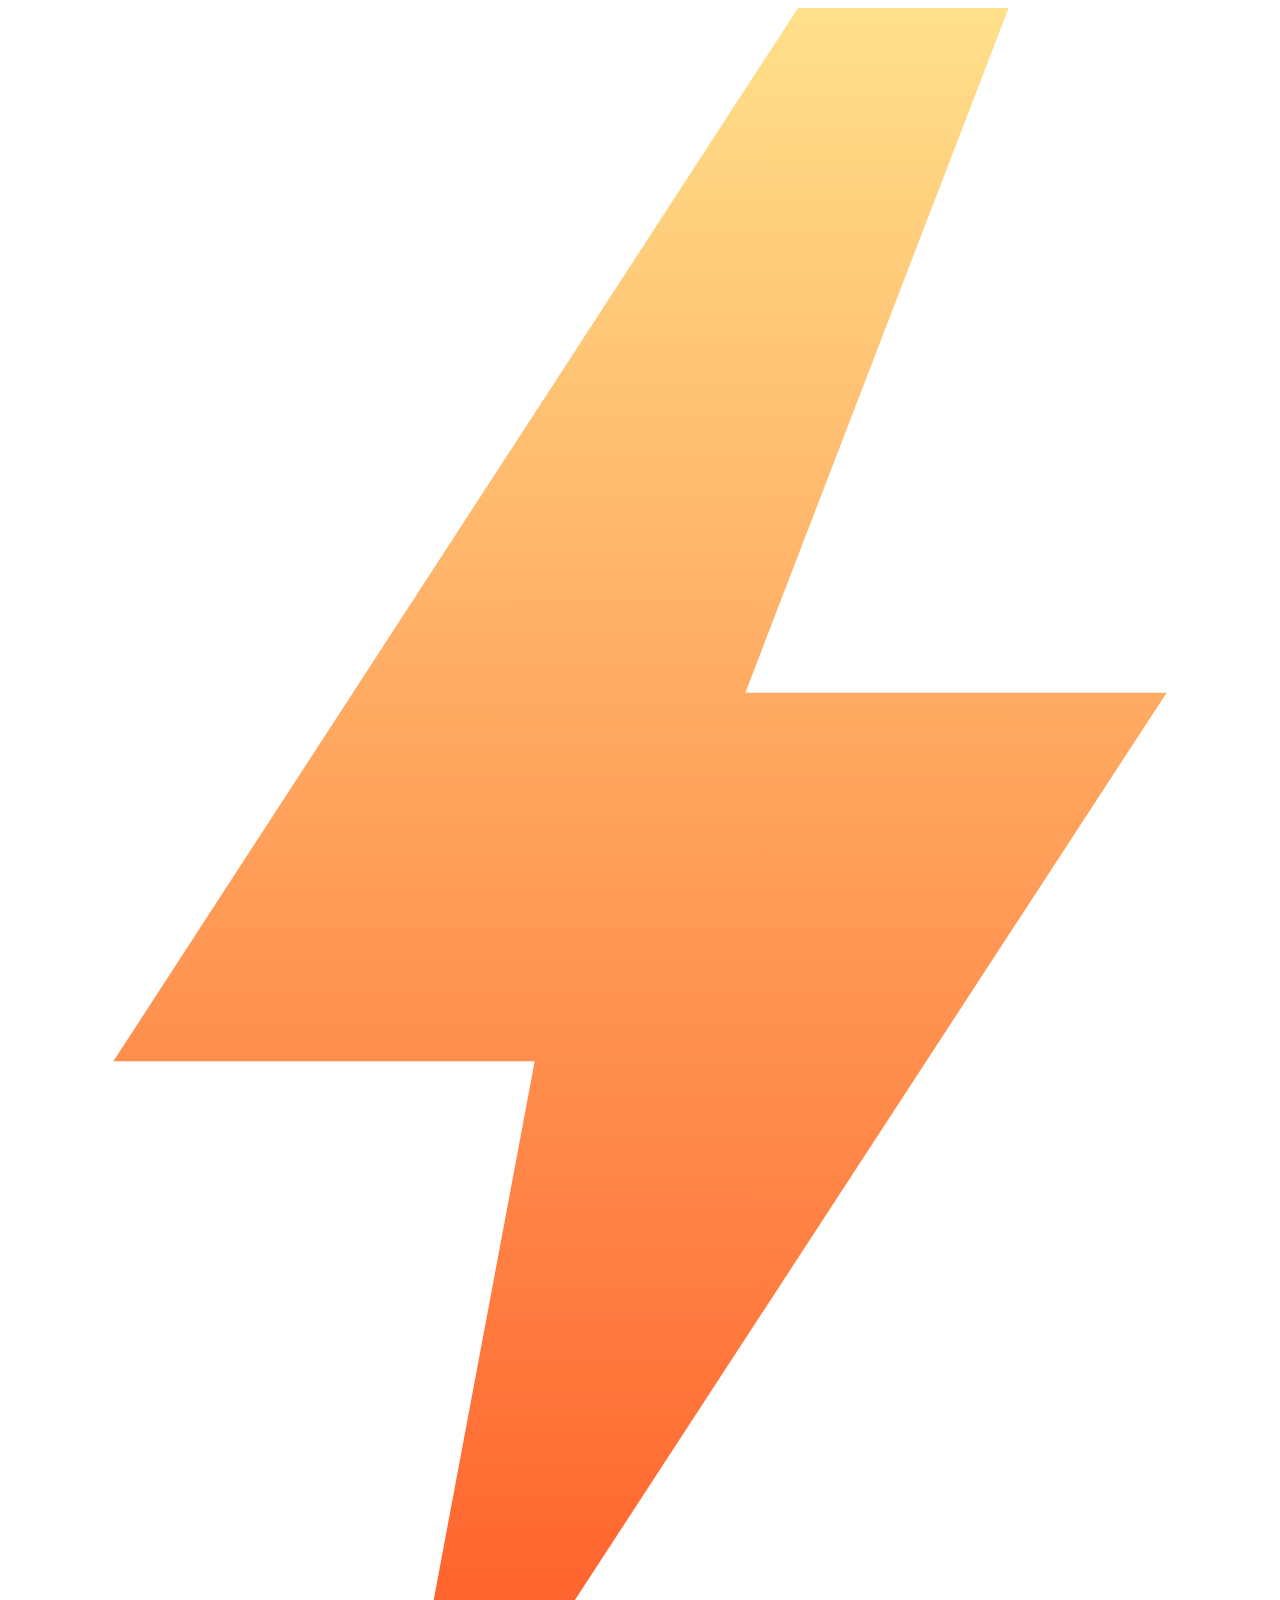
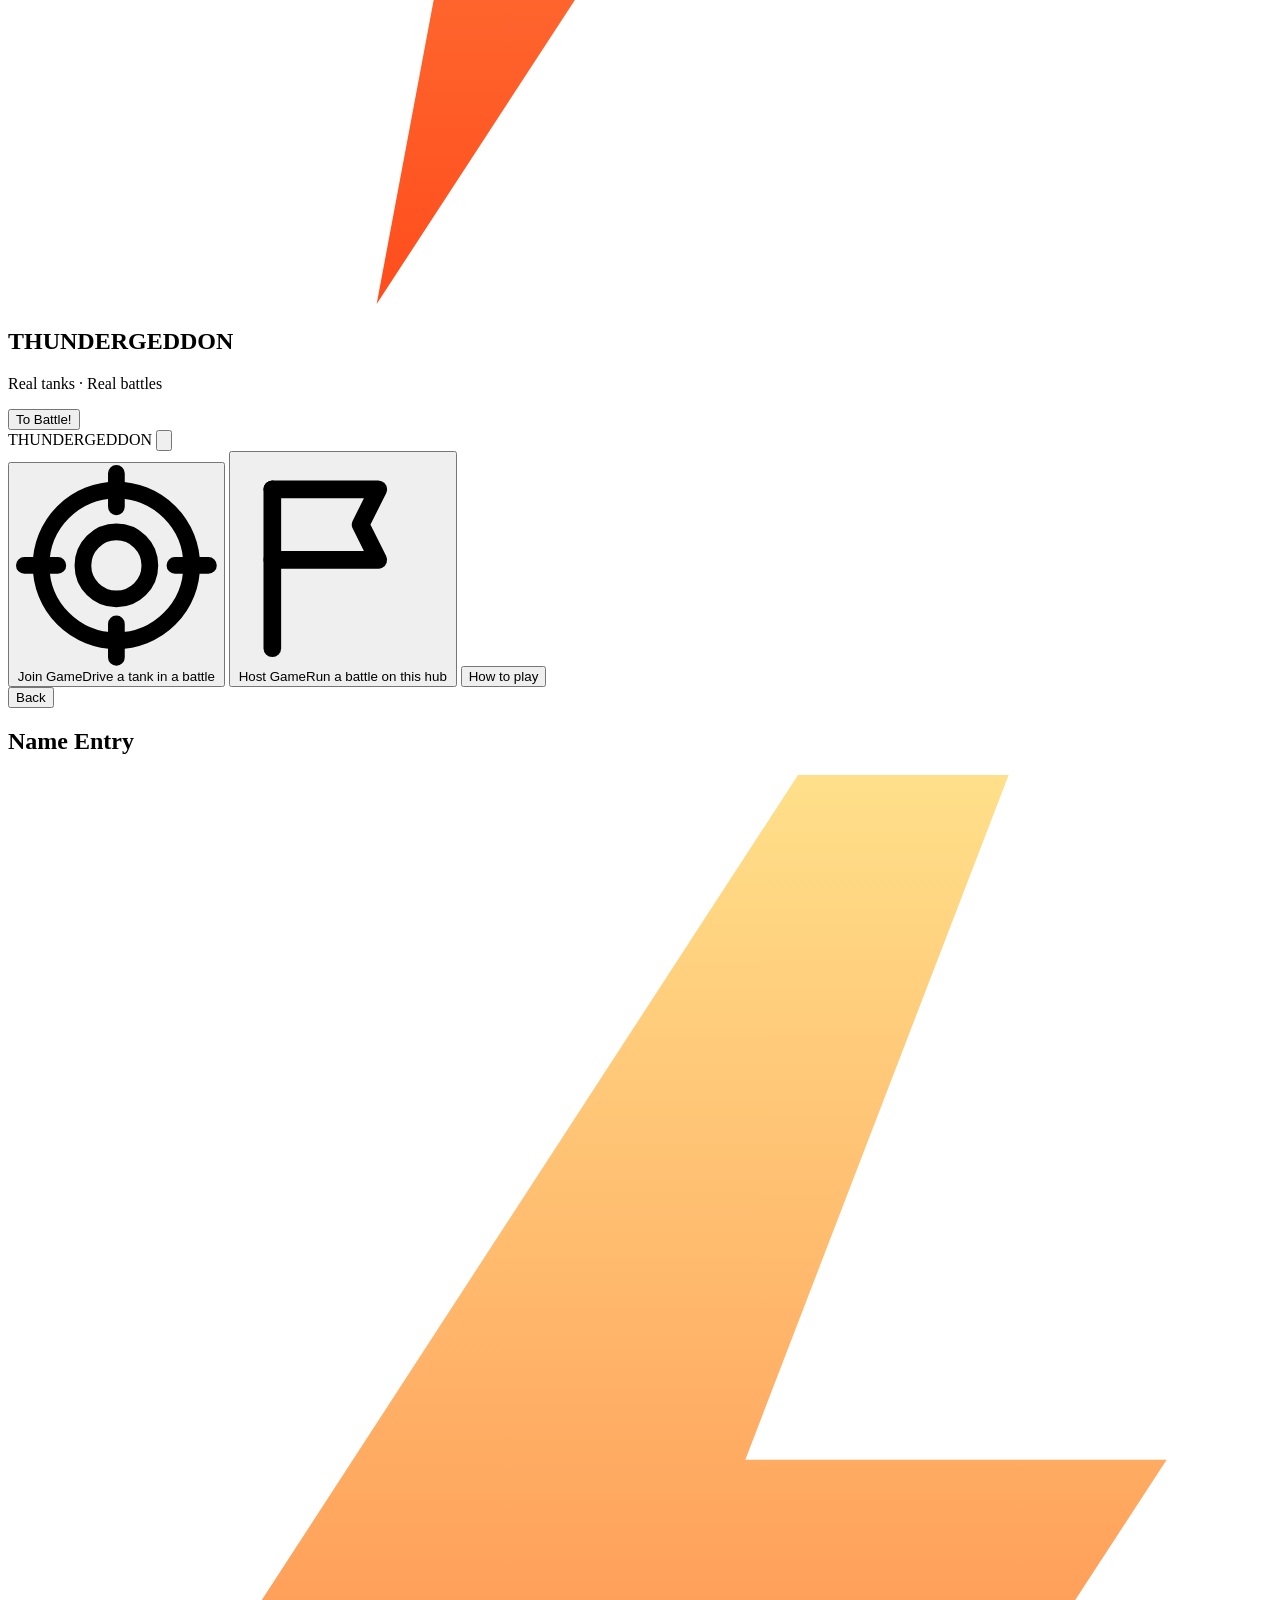
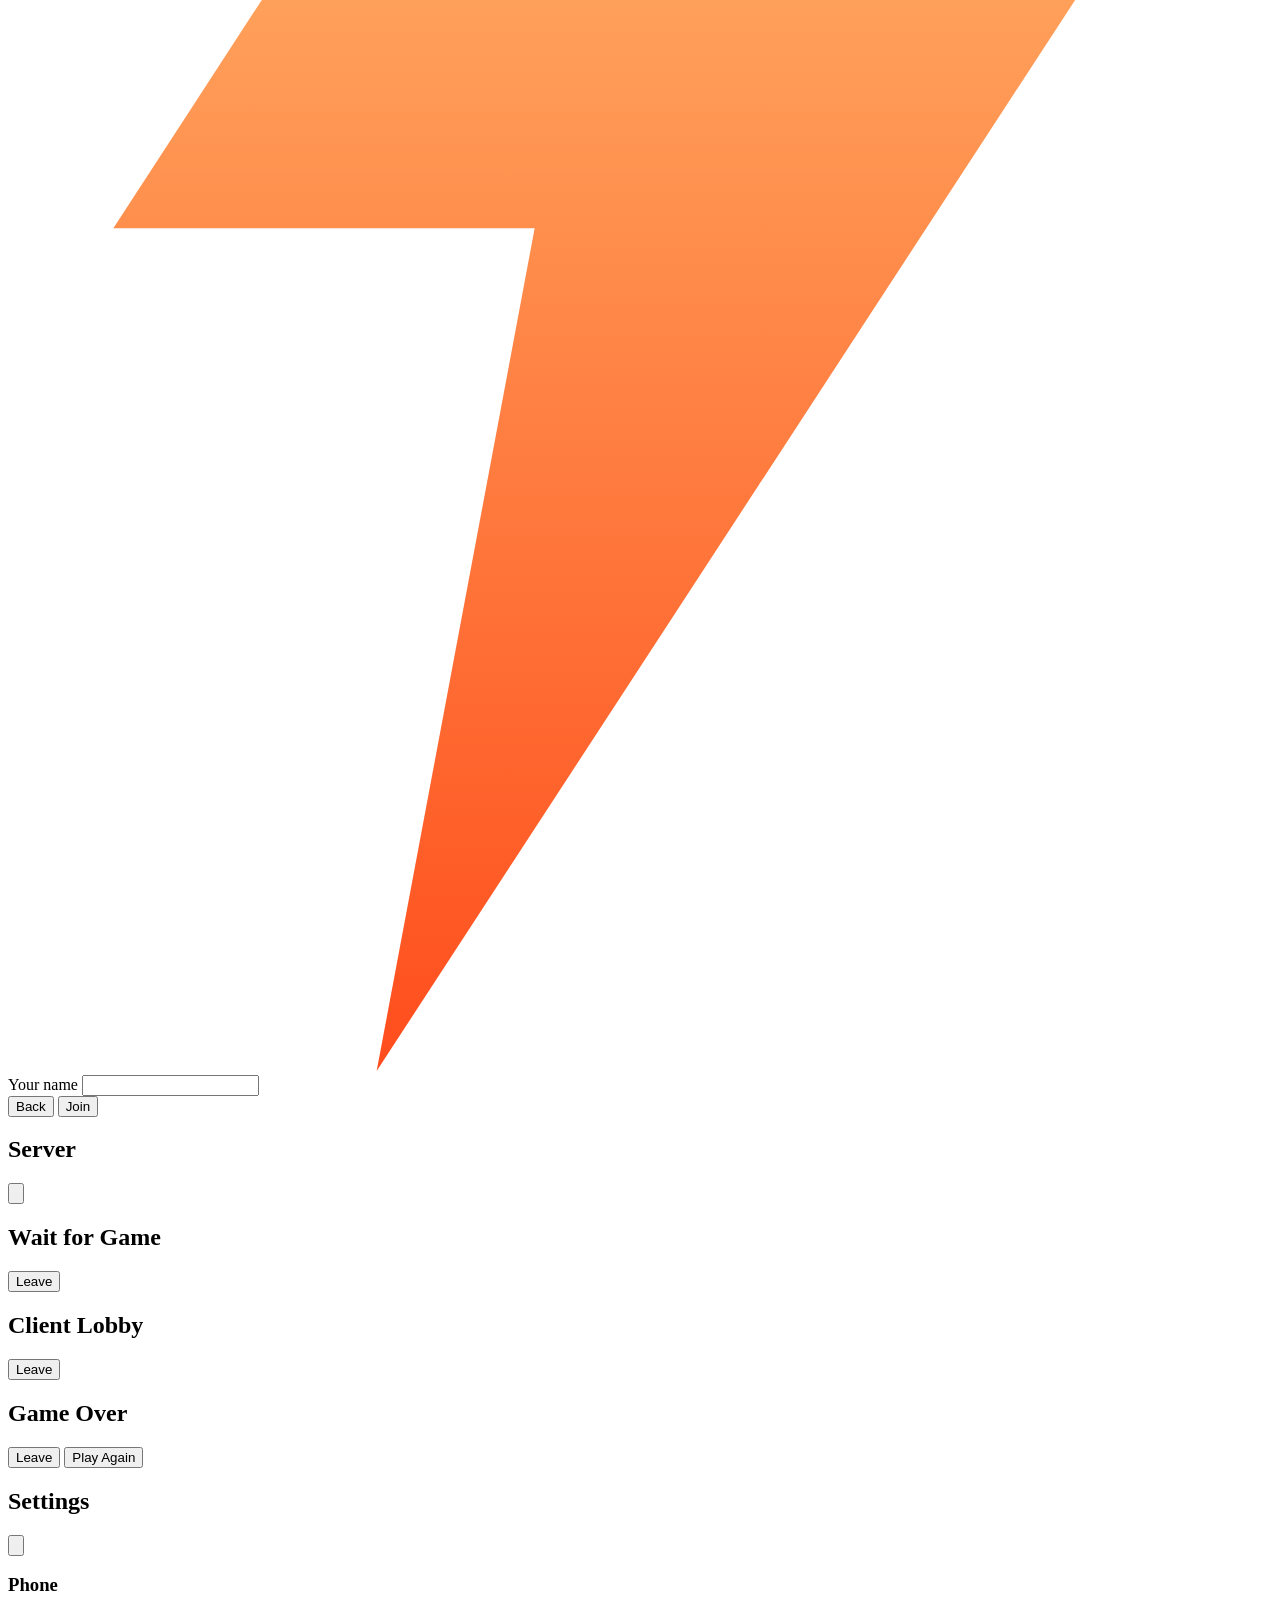
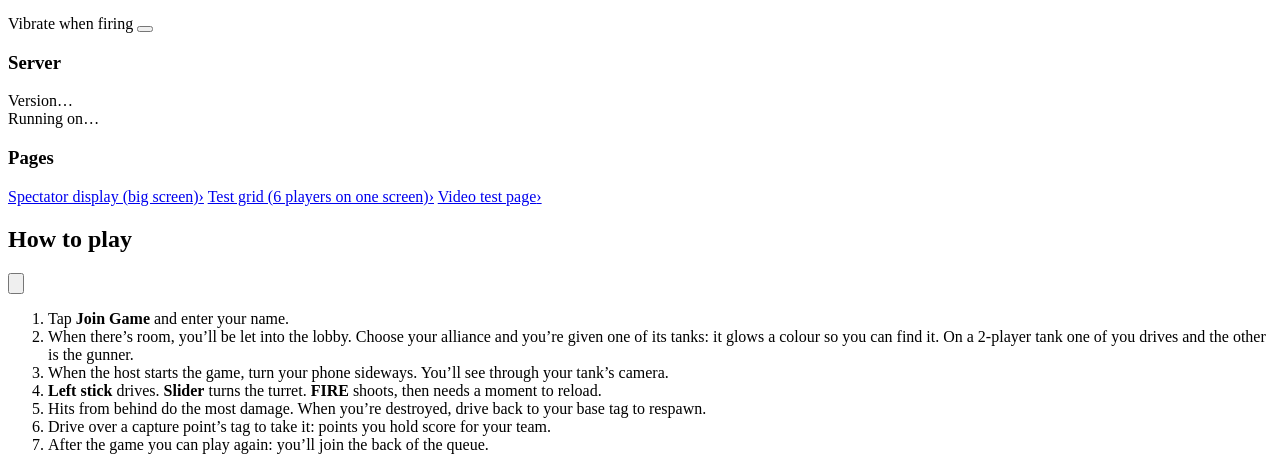
==== Server/web/index.html @ 1161a1f9 "Pages: choose an alliance, tank colour message, IR hit compass, red timer, camera setting; turret te" ====
<!DOCTYPE html>
<html lang="en">
<head>
  <meta charset="utf-8">
  <meta name="viewport" content="width=device-width, initial-scale=1, viewport-fit=cover">
  <meta name="theme-color" content="#0d0d14">
  <meta name="mobile-web-app-capable" content="yes">
  <title>Thundergeddon</title>
  <link rel="stylesheet" href="/app.css">
  <script src="/app.js" defer></script>
</head>
<body>

  <div class="conn-banner" id="conn-banner" hidden>Reconnecting to the game&hellip;</div>

  <!--
    Every screen has the same frame: a top bar, optional tabs, content that
    scrolls, and a bottom bar with Back on the left and Next / Start on the
    right.
  -->

  <!-- Title -->
  <section id="screen-title" class="screen" aria-label="Title">
    <main class="content center">
      <svg class="bolt" viewBox="0 0 24 36" aria-hidden="true">
        <defs>
          <linearGradient id="bolt-fill" x1="0" y1="0" x2="0" y2="1">
            <stop offset="0" stop-color="#ffe08a"/>
            <stop offset="1" stop-color="#ff4d1c"/>
          </linearGradient>
        </defs>
        <path d="M15 0 2 20h8l-3 16L22 13h-8l5-13z" fill="url(#bolt-fill)"/>
      </svg>
      <h1 class="wordmark">THUNDERGEDDON</h1>
      <p class="tagline">Real tanks &middot; Real battles</p>
    </main>
    <footer class="navbar">
      <span class="nav-left version" id="version-label"></span>
      <span class="nav-mid"></span>
      <button class="nav-btn next pulse" type="button" data-action="to-menu">To Battle!</button>
    </footer>
  </section>

  <!-- Menu -->
  <section id="screen-menu" class="screen" aria-label="Main menu">
    <header class="appbar">
      <span class="wordmark wordmark-small" aria-hidden="true">THUNDERGEDDON</span>
      <button class="icon-btn" type="button" data-action="open-settings" aria-label="Settings">
        <svg viewBox="0 0 24 24" fill="none" stroke="currentColor" stroke-width="2" stroke-linecap="round" stroke-linejoin="round" aria-hidden="true">
          <circle cx="12" cy="12" r="3"/>
          <path d="M19.4 15a1.65 1.65 0 0 0 .33 1.82l.06.06a2 2 0 1 1-2.83 2.83l-.06-.06a1.65 1.65 0 0 0-1.82-.33 1.65 1.65 0 0 0-1 1.51V21a2 2 0 1 1-4 0v-.09A1.65 1.65 0 0 0 9 19.4a1.65 1.65 0 0 0-1.82.33l-.06.06a2 2 0 1 1-2.83-2.83l.06-.06A1.65 1.65 0 0 0 4.68 15a1.65 1.65 0 0 0-1.51-1H3a2 2 0 1 1 0-4h.09A1.65 1.65 0 0 0 4.6 9a1.65 1.65 0 0 0-.33-1.82l-.06-.06a2 2 0 1 1 2.83-2.83l.06.06A1.65 1.65 0 0 0 9 4.68a1.65 1.65 0 0 0 1-1.51V3a2 2 0 1 1 4 0v.09a1.65 1.65 0 0 0 1 1.51 1.65 1.65 0 0 0 1.82-.33l.06-.06a2 2 0 1 1 2.83 2.83l-.06.06A1.65 1.65 0 0 0 19.4 9a1.65 1.65 0 0 0 1.51 1H21a2 2 0 1 1 0 4h-.09a1.65 1.65 0 0 0-1.51 1z"/>
        </svg>
      </button>
    </header>
    <main class="content center">
      <div class="menu-buttons">
        <button class="menu-btn primary" type="button" data-action="to-join">
          <svg viewBox="0 0 24 24" fill="none" stroke="currentColor" stroke-width="2" stroke-linecap="round" stroke-linejoin="round" aria-hidden="true">
            <circle cx="12" cy="12" r="9"/><circle cx="12" cy="12" r="4"/>
            <path d="M12 1v4M12 19v4M1 12h4M19 12h4"/>
          </svg>
          <span><span class="label">Join Game</span><span class="sub">Drive a tank in a battle</span></span>
        </button>
        <button class="menu-btn secondary" type="button" data-action="to-host-login" id="btn-host">
          <svg viewBox="0 0 24 24" fill="none" stroke="currentColor" stroke-width="2" stroke-linecap="round" stroke-linejoin="round" aria-hidden="true">
            <path d="M4 22V4"/><path d="M4 4h12l-2 4 2 4H4"/>
          </svg>
          <span><span class="label" id="host-label">Host Game</span><span class="sub" id="host-sub">Run a battle on this hub</span></span>
        </button>
        <button class="link-btn" type="button" data-action="open-howto">How to play</button>
      </div>
    </main>
    <footer class="navbar">
      <button class="nav-btn back" type="button" data-action="to-title">Back</button>
      <span class="nav-mid"></span>
      <span class="nav-right"></span>
    </footer>
  </section>

  <!-- Join -->
  <section id="screen-join" class="screen" aria-label="Join game">
    <header class="appbar"><h2>Name Entry</h2></header>
    <main class="content center">
      <form class="form" id="form-join" autocomplete="off">
        <svg class="bolt" viewBox="0 0 24 36" aria-hidden="true"><path d="M15 0 2 20h8l-3 16L22 13h-8l5-13z" fill="url(#bolt-fill)"/></svg>
        <label class="field">Your name
          <input type="text" id="join-name" maxlength="16" autocomplete="nickname" required>
        </label>
        <label class="field" id="join-password-field" hidden>Game password
          <input type="password" id="join-password" autocomplete="off">
        </label>
      </form>
    </main>
    <footer class="navbar">
      <button class="nav-btn back" type="button" data-action="to-menu" id="join-back">Back</button>
      <span class="nav-mid"></span>
      <button class="nav-btn next" type="submit" form="form-join">Join</button>
    </footer>
  </section>

  <!-- Screens drawn from the game state: host console, waiting, lobby,
       results. app.js fills in each part. -->
  <section id="screen-host" class="screen" aria-label="Host">
    <header class="appbar">
      <h2 id="host-title">Server</h2>
      <span class="appbar-right"><span class="appbar-info" id="host-info"></span>
        <button class="icon-btn small" type="button" data-action="host-config" id="host-config-btn" aria-label="Server Config" title="Server Config">
          <svg viewBox="0 0 24 24" fill="none" stroke="currentColor" stroke-width="2" stroke-linecap="round" stroke-linejoin="round" aria-hidden="true">
            <path d="M4 21v-7M4 10V3M12 21v-9M12 8V3M20 21v-5M20 12V3M1 14h6M9 8h6M17 16h6"/>
          </svg>
        </button></span>
    </header>
    <nav class="tabs" id="host-tabs" role="tablist"></nav>
    <main class="content" id="host-body"></main>
    <footer class="navbar" id="host-nav"></footer>
  </section>

  <section id="screen-wait" class="screen" aria-label="Waiting">
    <header class="appbar"><h2 id="wait-title">Wait for Game</h2></header>
    <main class="content center" id="wait-body"></main>
    <footer class="navbar">
      <button class="nav-btn back" type="button" data-action="leave">Leave</button>
      <span class="nav-mid" id="wait-mid"></span>
      <span class="nav-right"></span>
    </footer>
  </section>

  <section id="screen-lobby" class="screen" aria-label="Lobby">
    <header class="appbar"><h2>Client Lobby</h2><span class="appbar-info" id="lobby-info"></span></header>
    <nav class="tabs" id="lobby-tabs" role="tablist"></nav>
    <main class="content" id="lobby-body"></main>
    <footer class="navbar">
      <button class="nav-btn back" type="button" data-action="leave">Leave</button>
      <span class="nav-mid" id="lobby-mid"></span>
      <span class="nav-right"></span>
    </footer>
  </section>

  <section id="screen-results" class="screen" aria-label="Game over">
    <header class="appbar"><h2>Game Over</h2></header>
    <nav class="tabs" id="results-tabs" role="tablist"></nav>
    <main class="content" id="results-body"></main>
    <footer class="navbar">
      <button class="nav-btn back" type="button" data-action="leave">Leave</button>
      <span class="nav-mid"></span>
      <button class="nav-btn next" type="button" data-action="play-again">Play Again</button>
    </footer>
  </section>

  <!-- Settings sheet -->
  <div class="backdrop" id="backdrop" data-action="close-sheet"></div>
  <aside class="sheet" id="sheet-settings" role="dialog" aria-modal="true" aria-labelledby="settings-title">
    <div class="sheet-head">
      <h2 id="settings-title">Settings</h2>
      <button class="icon-btn" type="button" data-action="close-sheet" aria-label="Close">
        <svg viewBox="0 0 24 24" fill="none" stroke="currentColor" stroke-width="2.5" stroke-linecap="round" aria-hidden="true"><path d="M6 6l12 12M18 6 6 18"/></svg>
      </button>
    </div>
    <h3>Phone</h3>
    <div class="srow">
      <span id="lbl-vibrate">Vibrate when firing</span>
      <button class="toggle" type="button" role="switch" aria-checked="true" aria-labelledby="lbl-vibrate" data-setting="vibrate"></button>
    </div>
    <h3>Server</h3>
    <div class="srow"><span>Version</span><span class="value" id="info-version">&hellip;</span></div>
    <div class="srow"><span>Running on</span><span class="value" id="info-platform">&hellip;</span></div>
    <h3>Pages</h3>
    <a class="srow" href="/display.html"><span>Spectator display (big screen)</span><span class="value">&rsaquo;</span></a>
    <a class="srow" href="/test-grid.html"><span>Test grid (6 players on one screen)</span><span class="value">&rsaquo;</span></a>
    <a class="srow" href="/streams.html"><span>Video test page</span><span class="value">&rsaquo;</span></a>
  </aside>

  <!-- How to play sheet -->
  <aside class="sheet" id="sheet-howto" role="dialog" aria-modal="true" aria-labelledby="howto-title">
    <div class="sheet-head">
      <h2 id="howto-title">How to play</h2>
      <button class="icon-btn" type="button" data-action="close-sheet" aria-label="Close">
        <svg viewBox="0 0 24 24" fill="none" stroke="currentColor" stroke-width="2.5" stroke-linecap="round" aria-hidden="true"><path d="M6 6l12 12M18 6 6 18"/></svg>
      </button>
    </div>
    <ol>
      <li>Tap <b>Join Game</b> and enter your name.</li>
      <li>When there&rsquo;s room, you&rsquo;ll be let into the lobby. Choose your alliance and you&rsquo;re given one of its tanks: it glows a colour so you can find it. On a 2-player tank one of you drives and the other is the gunner.</li>
      <li>When the host starts the game, turn your phone sideways. You&rsquo;ll see through your tank&rsquo;s camera.</li>
      <li><b>Left stick</b> drives. <b>Slider</b> turns the turret. <b>FIRE</b> shoots, then needs a moment to reload.</li>
      <li>Hits from behind do the most damage. When you&rsquo;re destroyed, drive back to your base tag to respawn.</li>
      <li>Drive over a capture point&rsquo;s tag to take it: points you hold score for your team.</li>
      <li>After the game you can play again: you&rsquo;ll join the back of the queue.</li>
    </ol>
  </aside>

  <div class="toast" id="toast" role="status" aria-live="polite"></div>
</body>
</html>
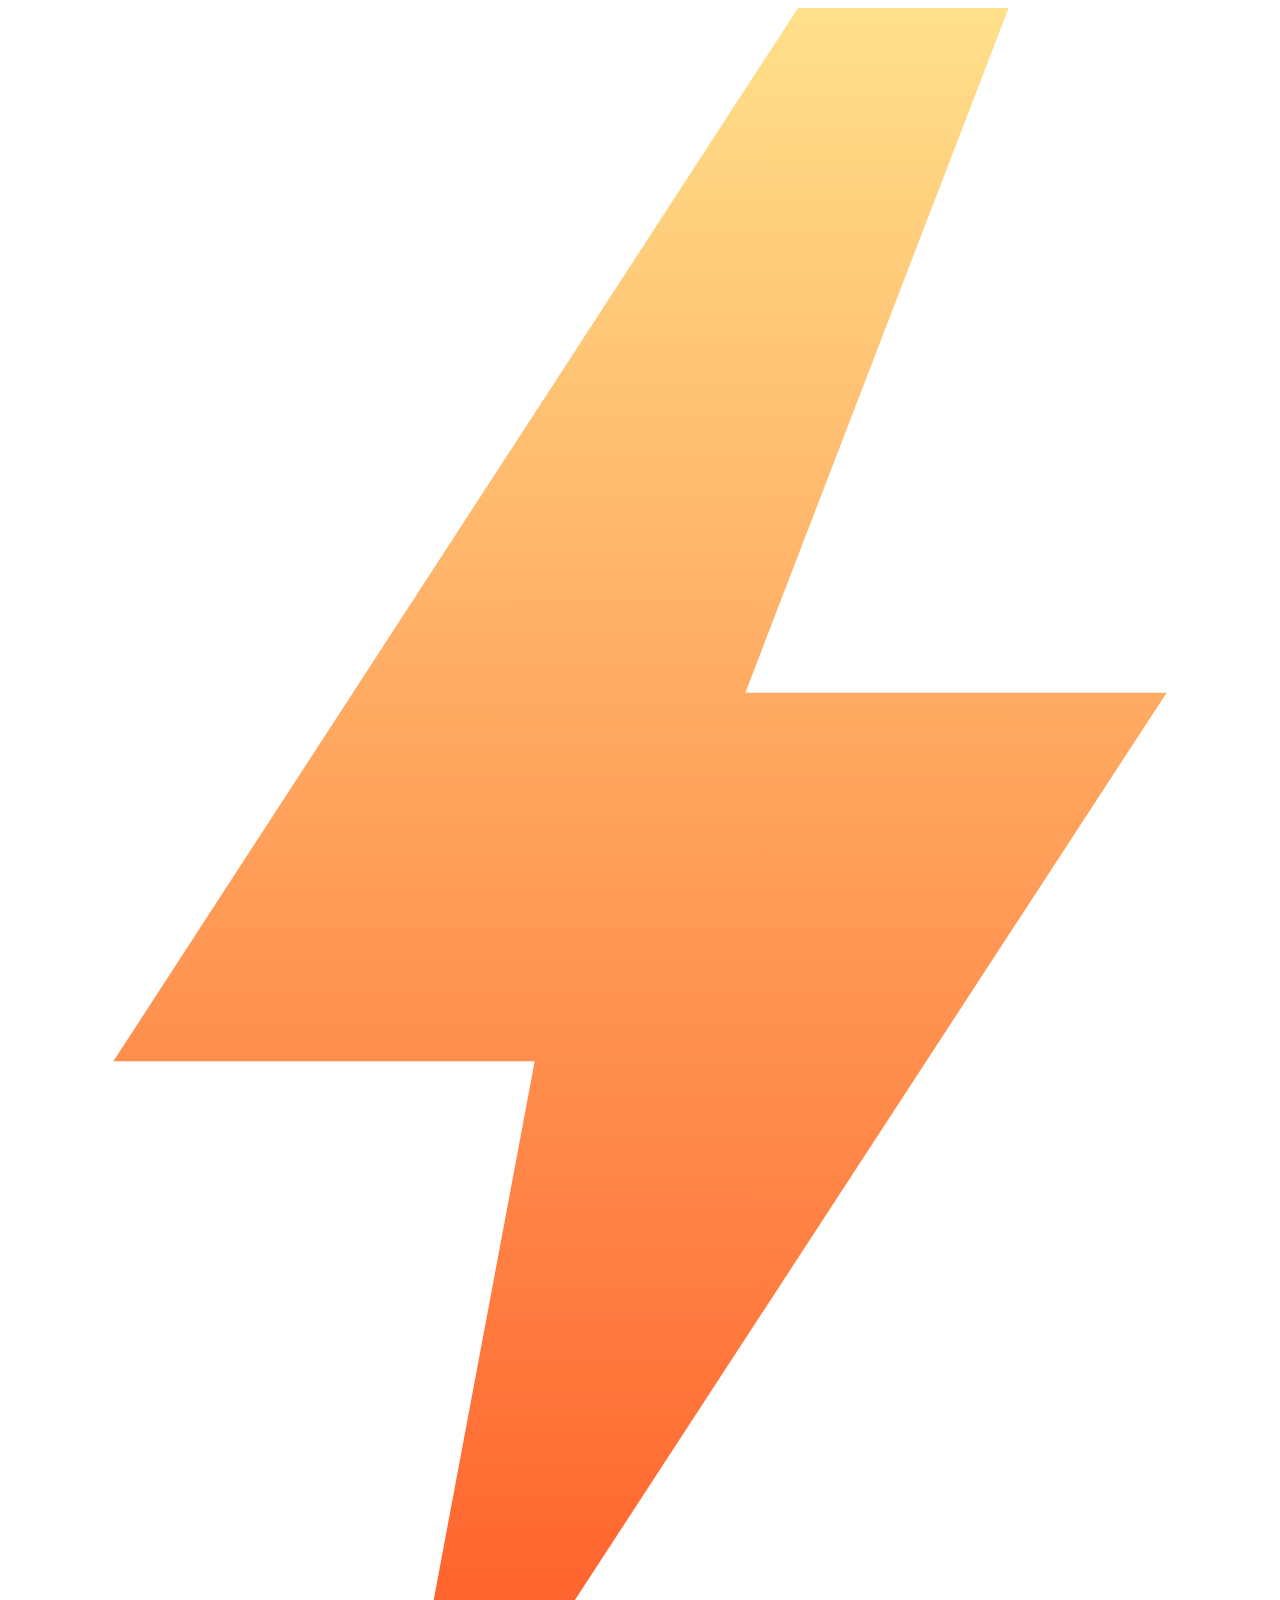
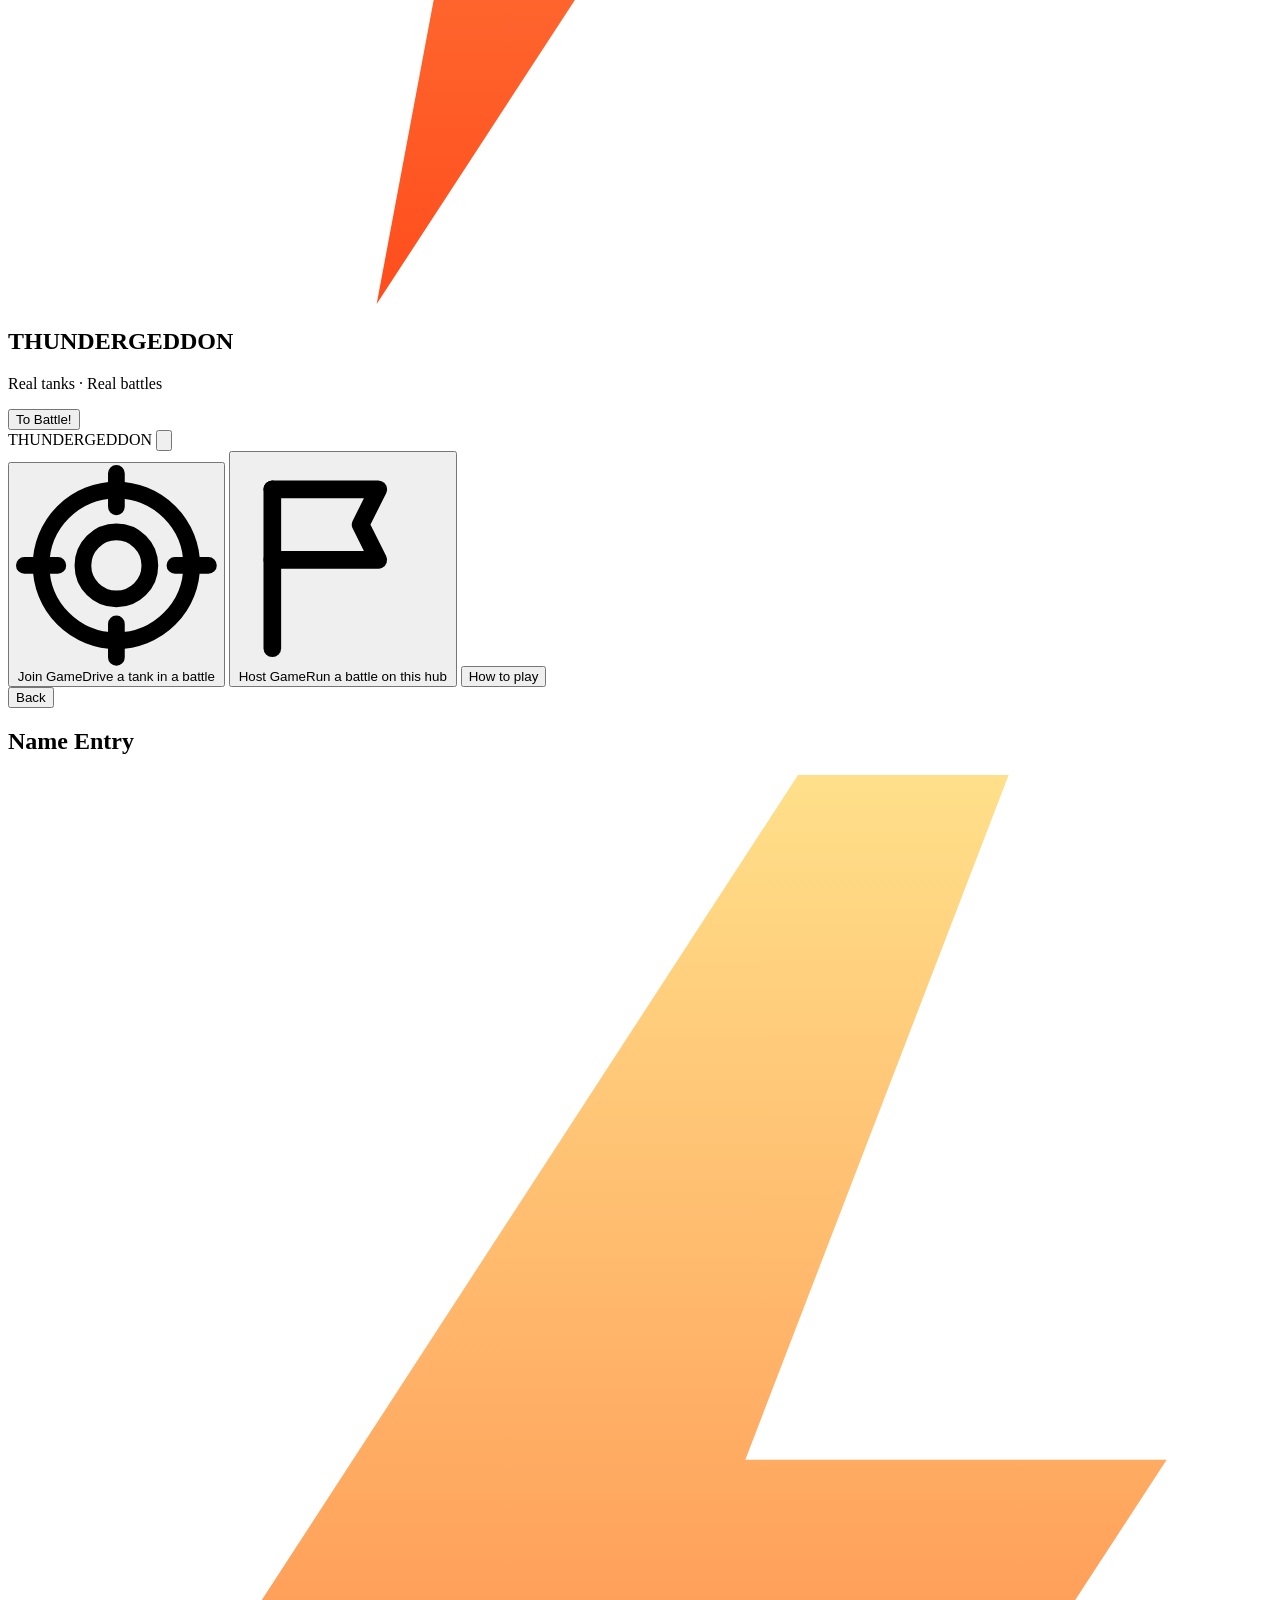
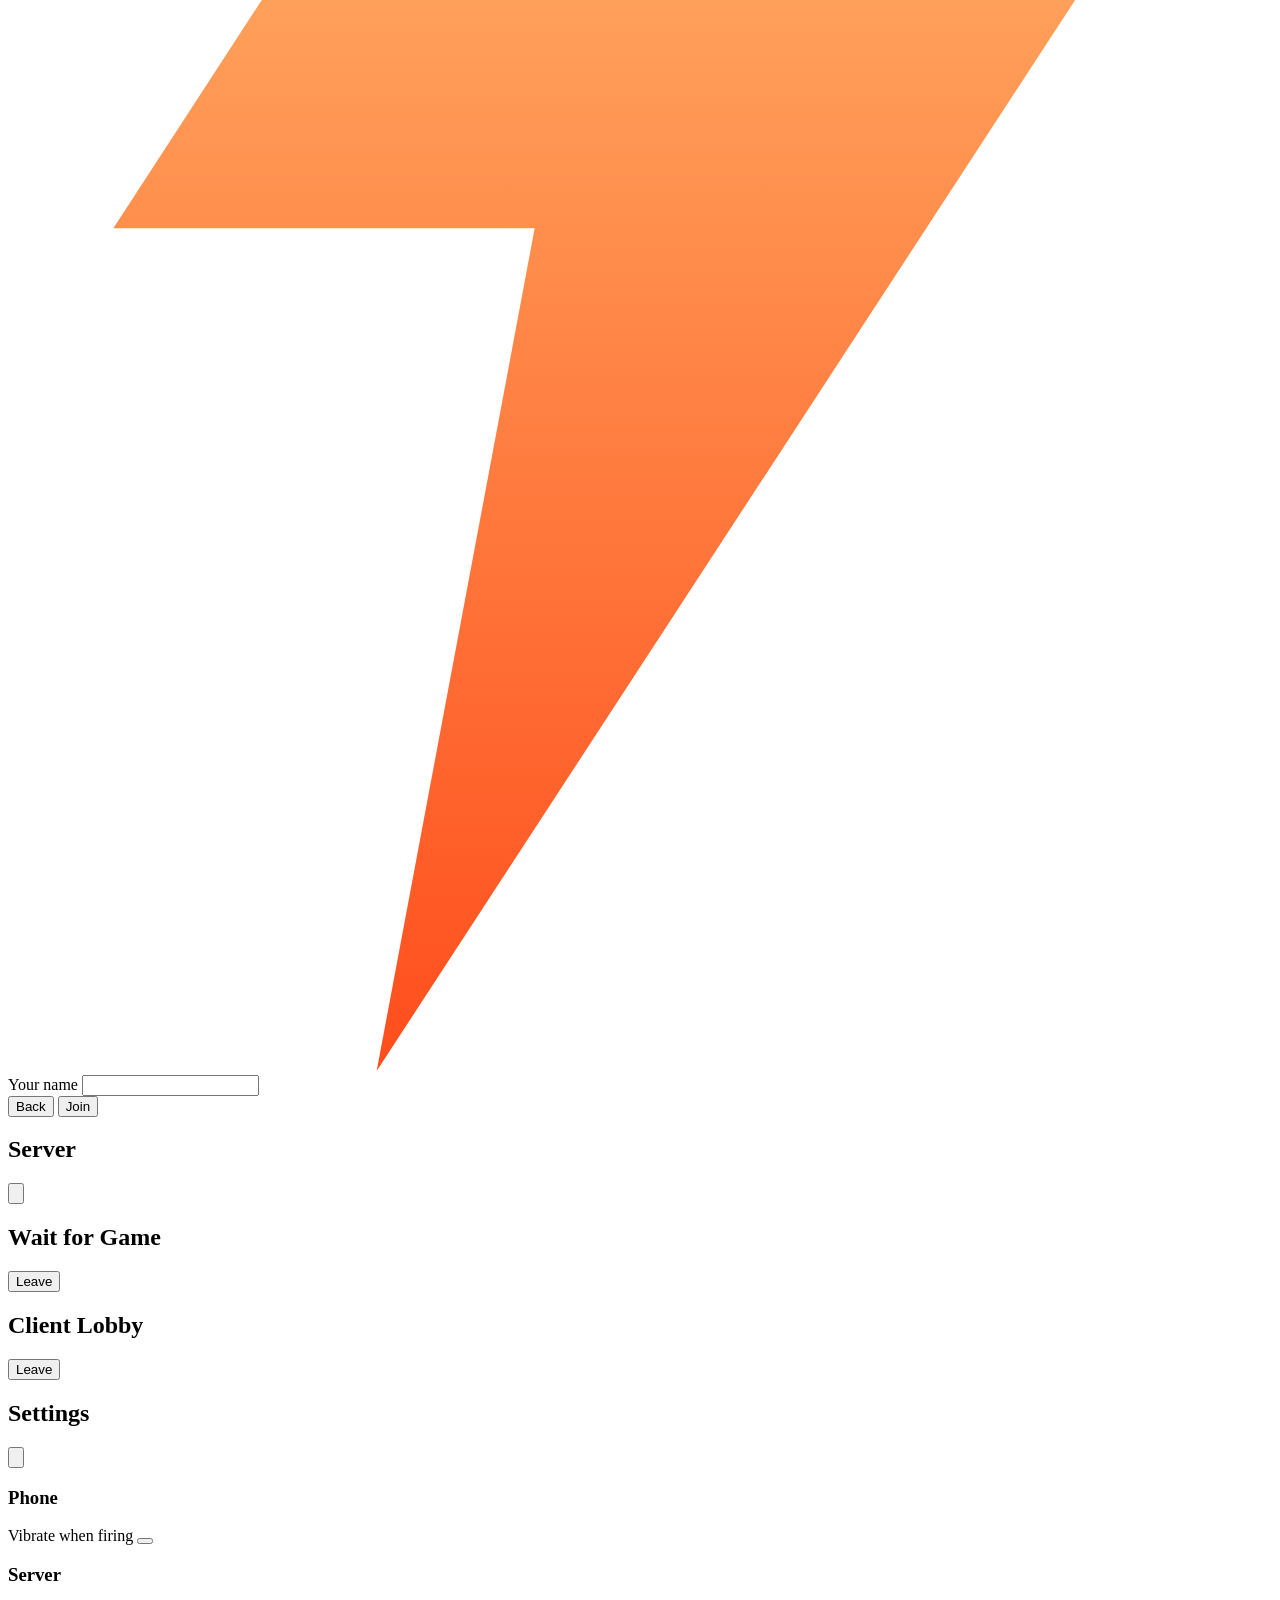
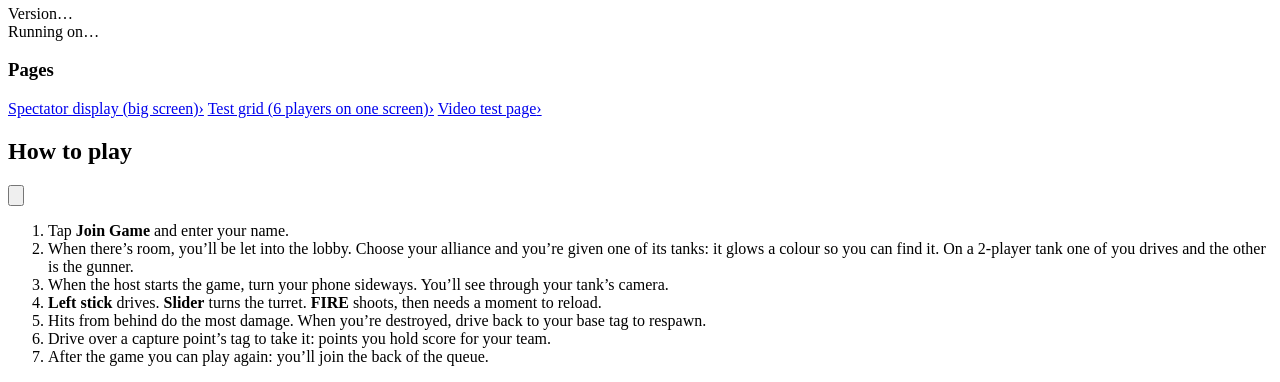
==== commit 4313c5d6: "After a game: Play Again on the stats, smoother victory screen - Match Stats (play.html) now ends wi" ====
--- a/Server/web/index.html
+++ b/Server/web/index.html
@@ -136,17 +136,6 @@
     </footer>
   </section>
 
-  <section id="screen-results" class="screen" aria-label="Game over">
-    <header class="appbar"><h2>Game Over</h2></header>
-    <nav class="tabs" id="results-tabs" role="tablist"></nav>
-    <main class="content" id="results-body"></main>
-    <footer class="navbar">
-      <button class="nav-btn back" type="button" data-action="leave">Leave</button>
-      <span class="nav-mid"></span>
-      <button class="nav-btn next" type="button" data-action="play-again">Play Again</button>
-    </footer>
-  </section>
-
   <!-- Settings sheet -->
   <div class="backdrop" id="backdrop" data-action="close-sheet"></div>
   <aside class="sheet" id="sheet-settings" role="dialog" aria-modal="true" aria-labelledby="settings-title">
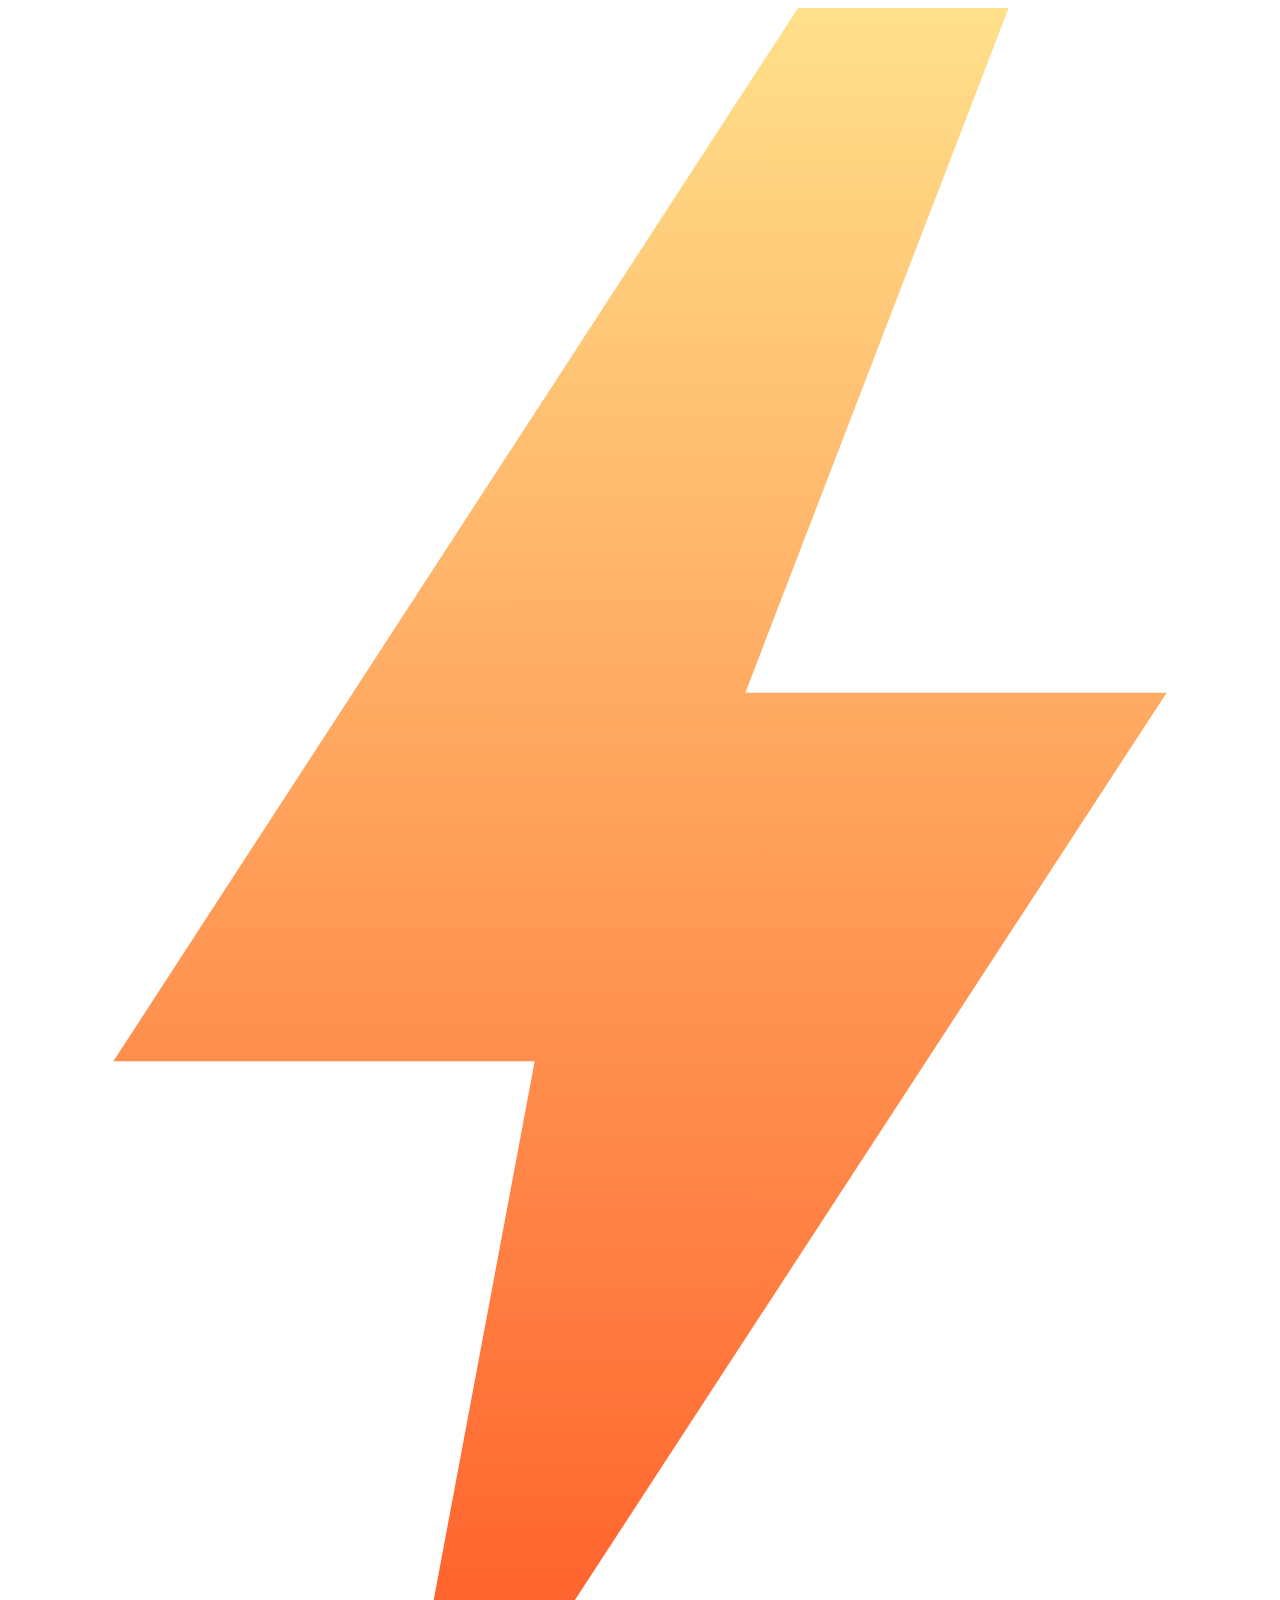
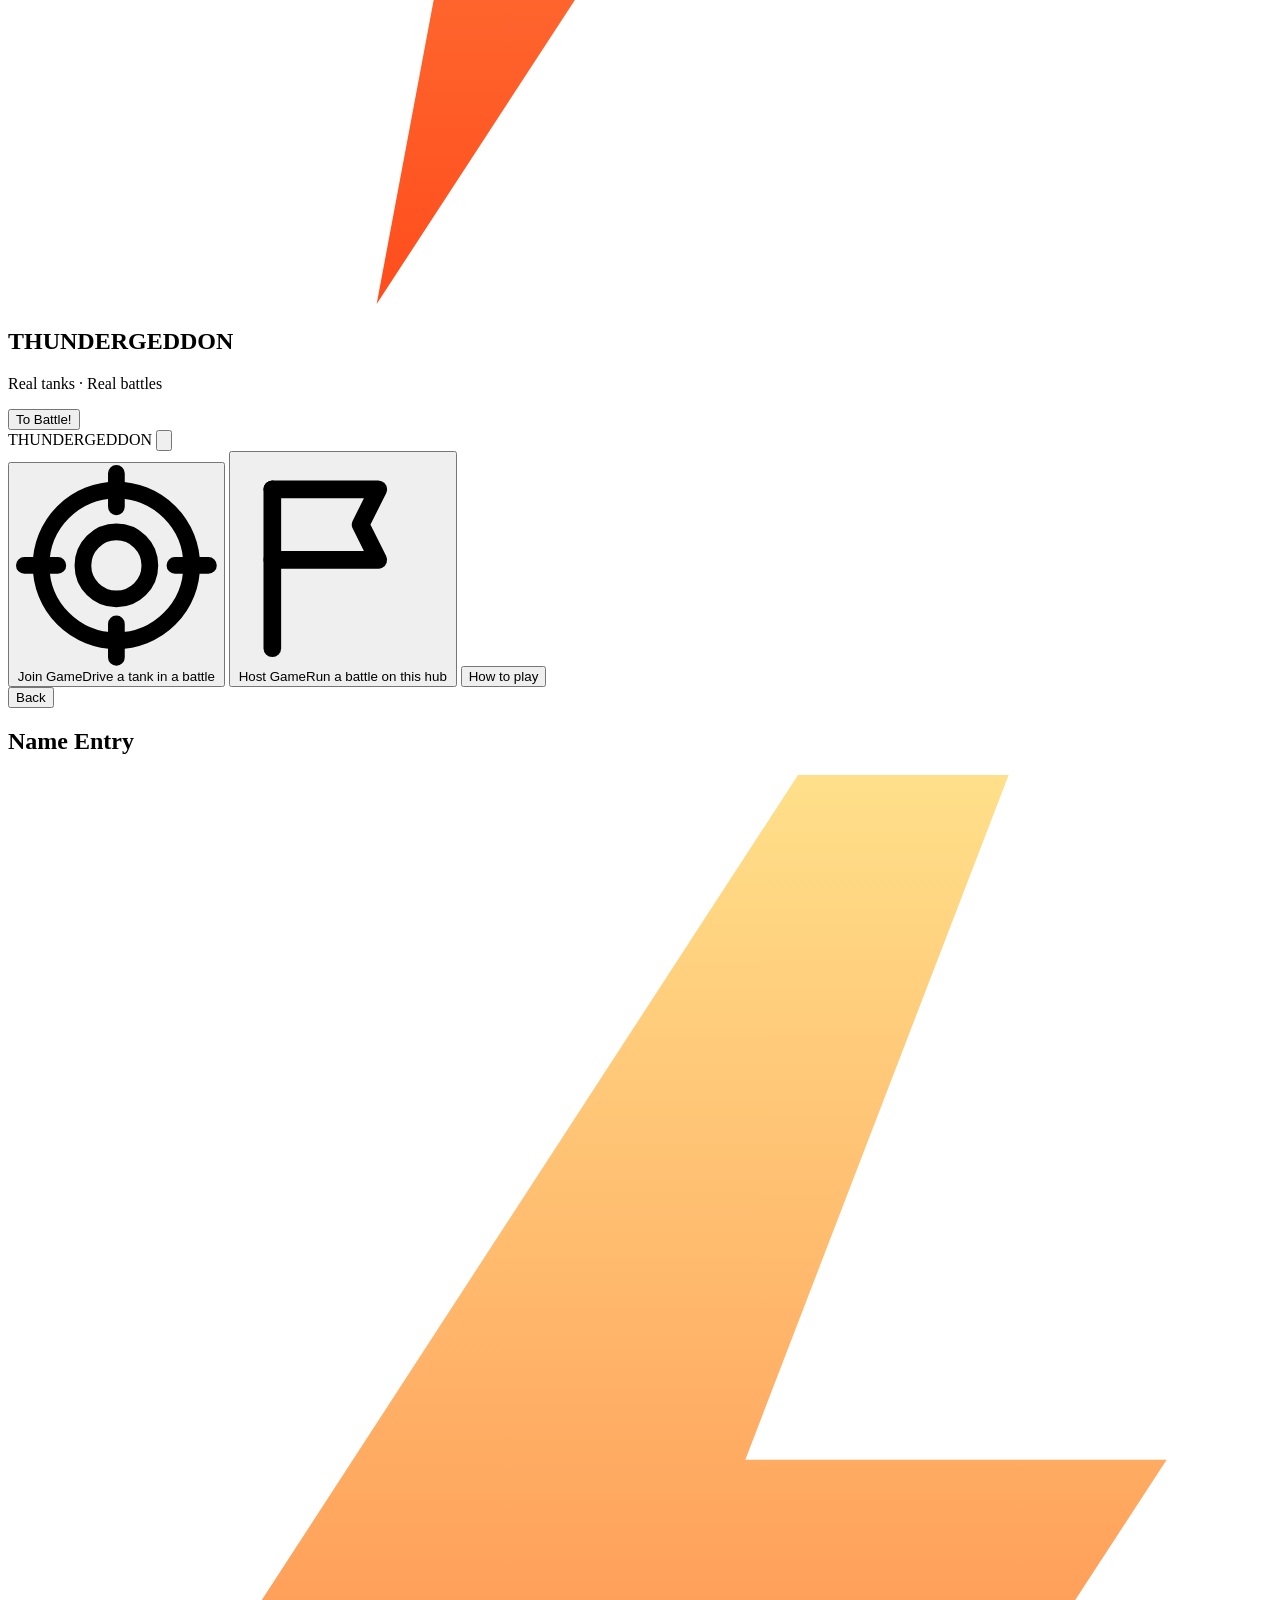
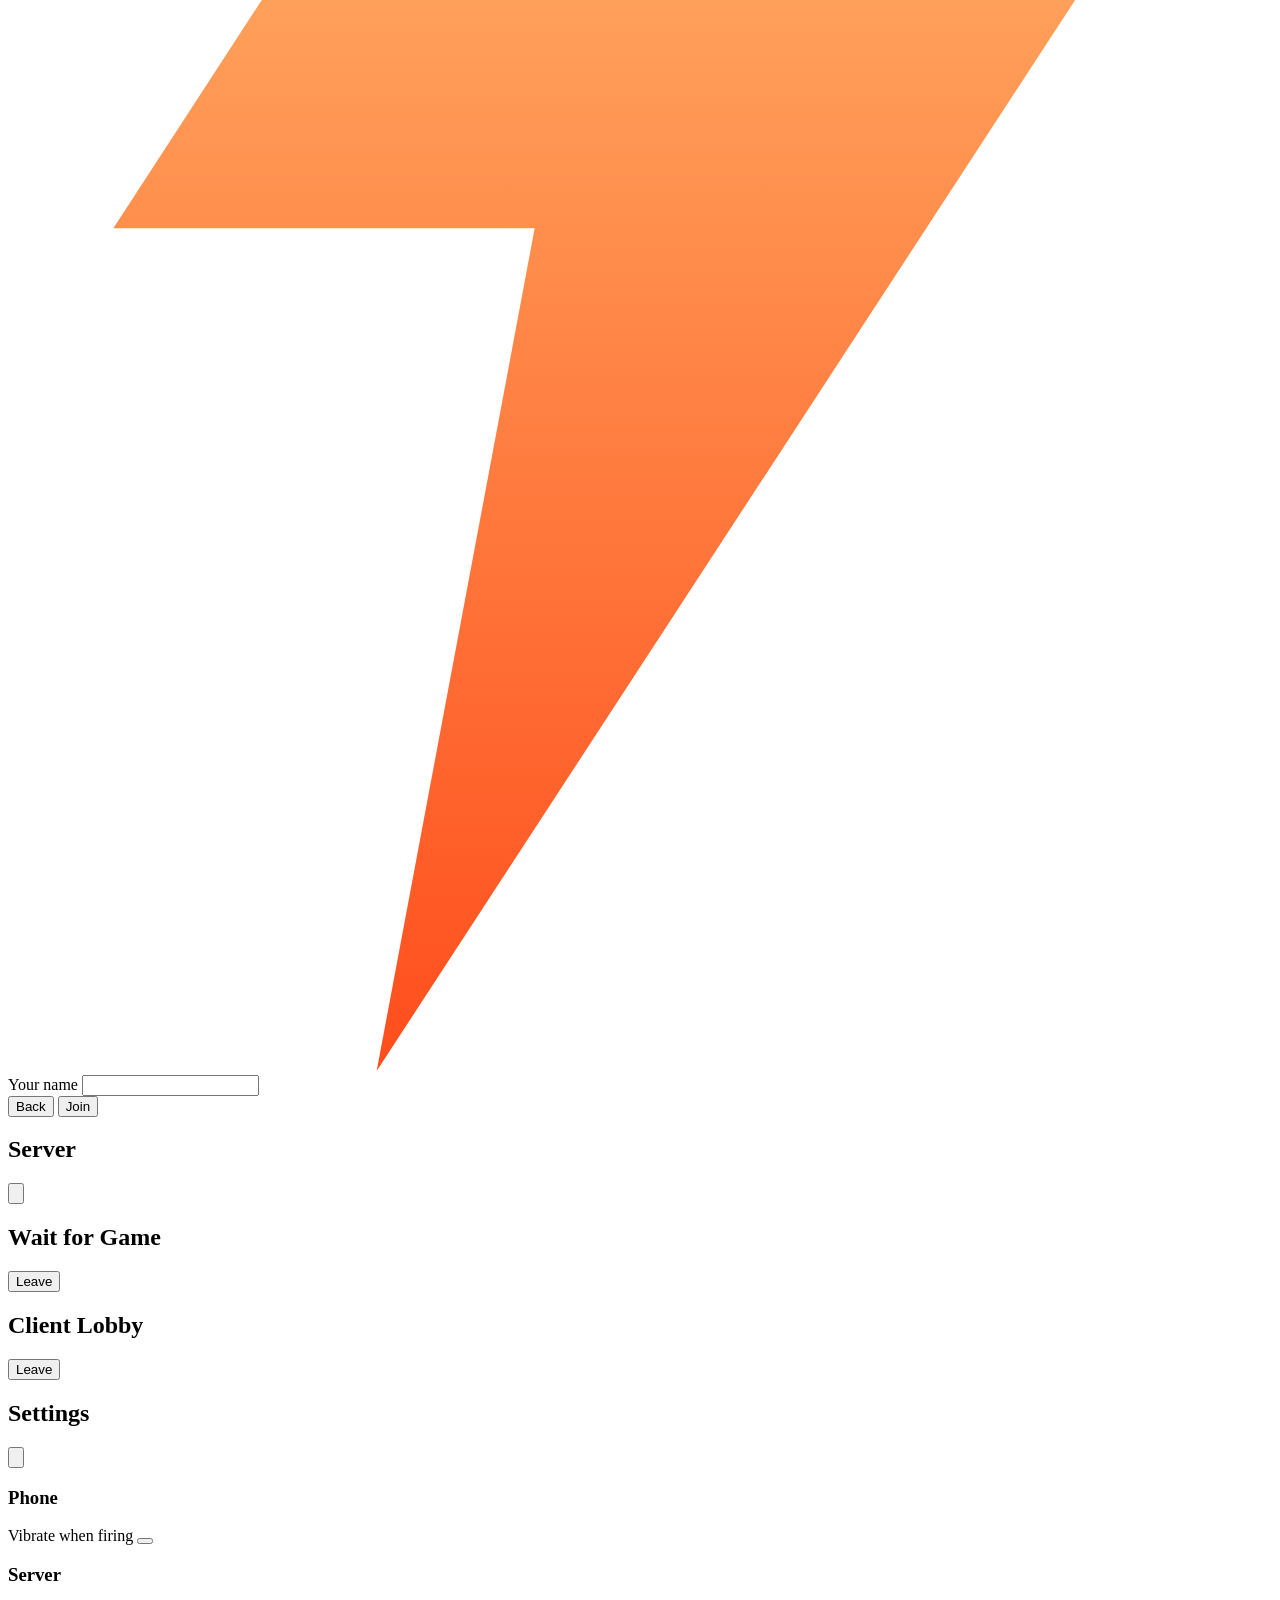
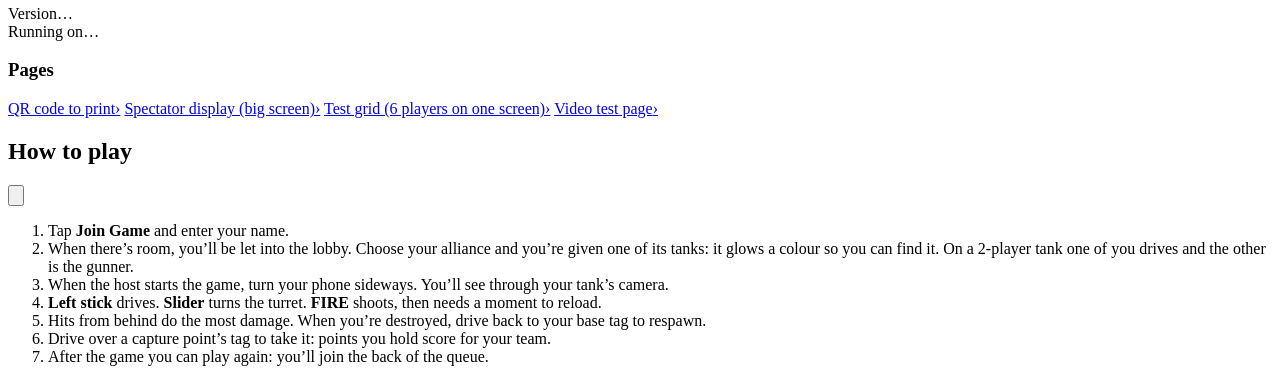
==== commit 4e46d48d: "Merge: QR code page to print" ====
--- a/Server/web/index.html
+++ b/Server/web/index.html
@@ -110,6 +110,7 @@
           </svg>
         </button></span>
     </header>
+    <div class="battle-banner" id="host-banner" hidden>Battle in progress</div>
     <nav class="tabs" id="host-tabs" role="tablist"></nav>
     <main class="content" id="host-body"></main>
     <footer class="navbar" id="host-nav"></footer>
@@ -154,6 +155,7 @@
     <div class="srow"><span>Version</span><span class="value" id="info-version">&hellip;</span></div>
     <div class="srow"><span>Running on</span><span class="value" id="info-platform">&hellip;</span></div>
     <h3>Pages</h3>
+    <a class="srow" href="/qr.html"><span>QR code to print</span><span class="value">&rsaquo;</span></a>
     <a class="srow" href="/display.html"><span>Spectator display (big screen)</span><span class="value">&rsaquo;</span></a>
     <a class="srow" href="/test-grid.html"><span>Test grid (6 players on one screen)</span><span class="value">&rsaquo;</span></a>
     <a class="srow" href="/streams.html"><span>Video test page</span><span class="value">&rsaquo;</span></a>
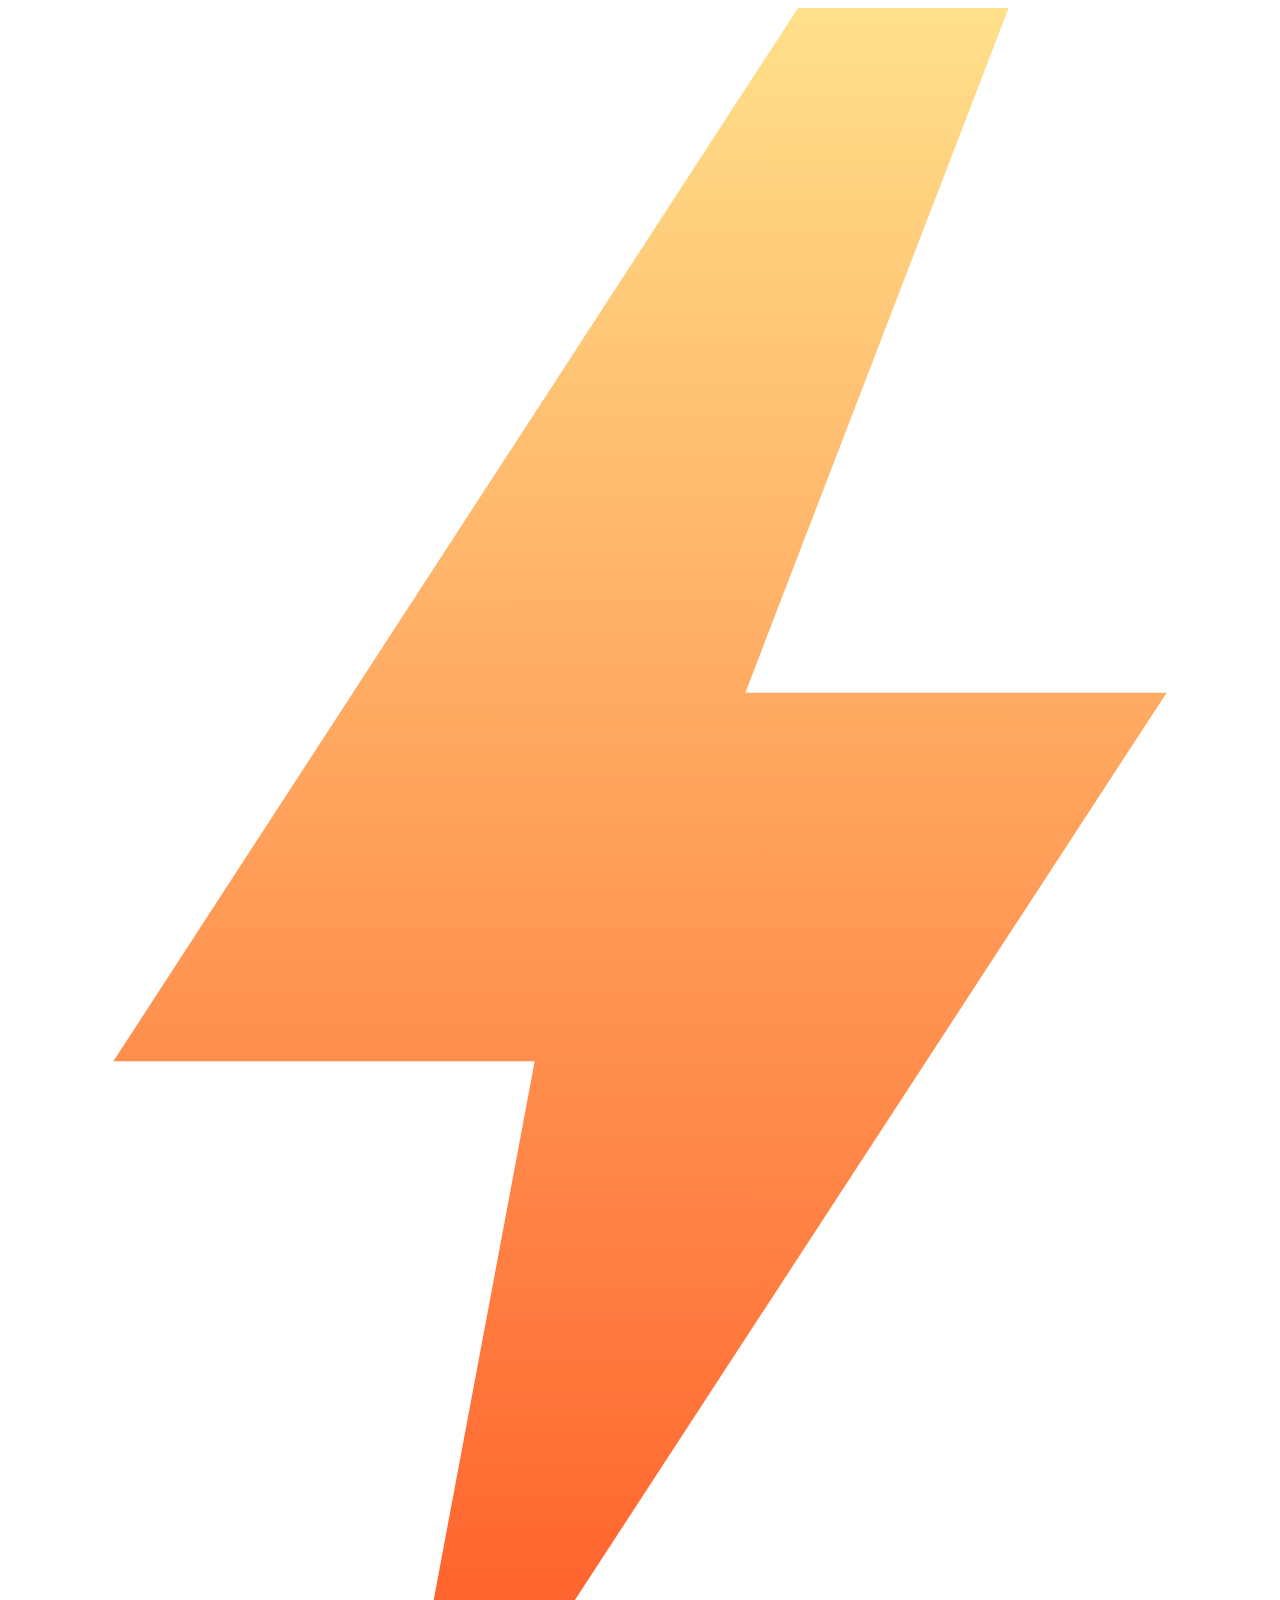
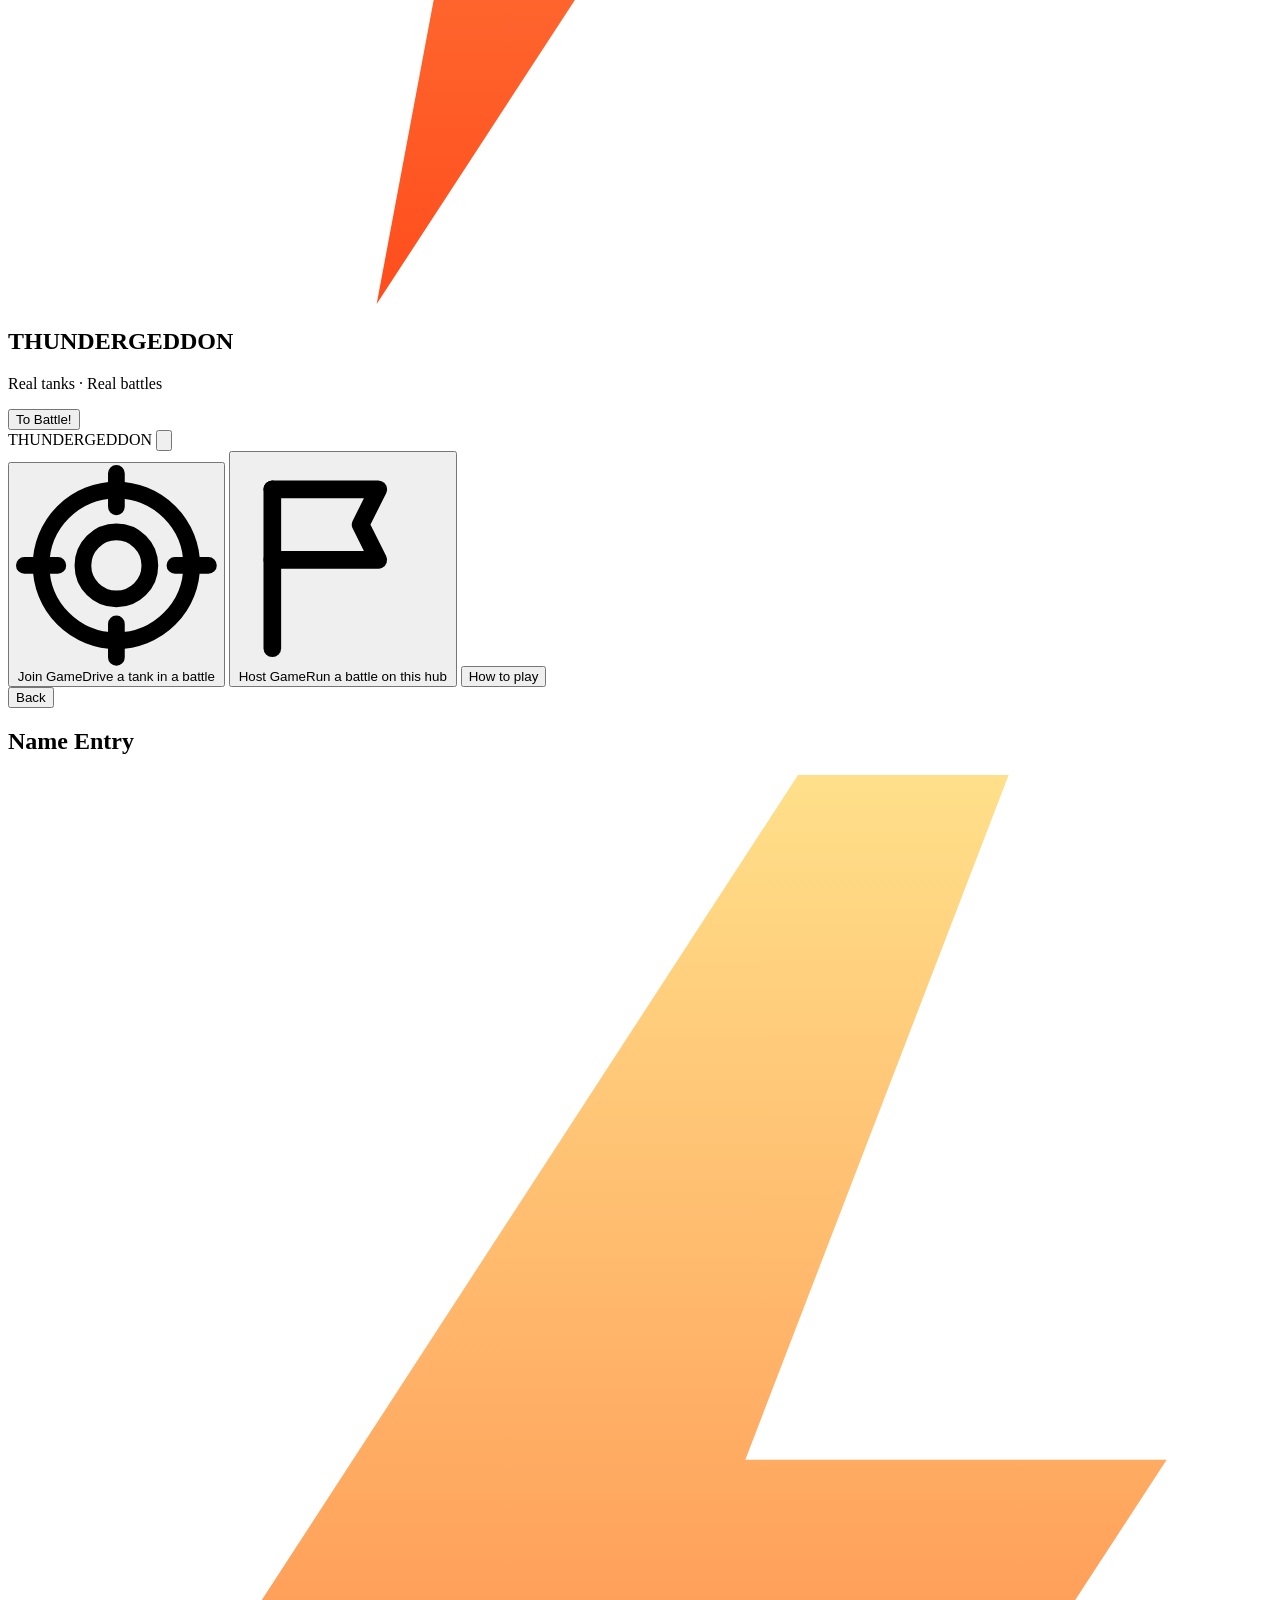
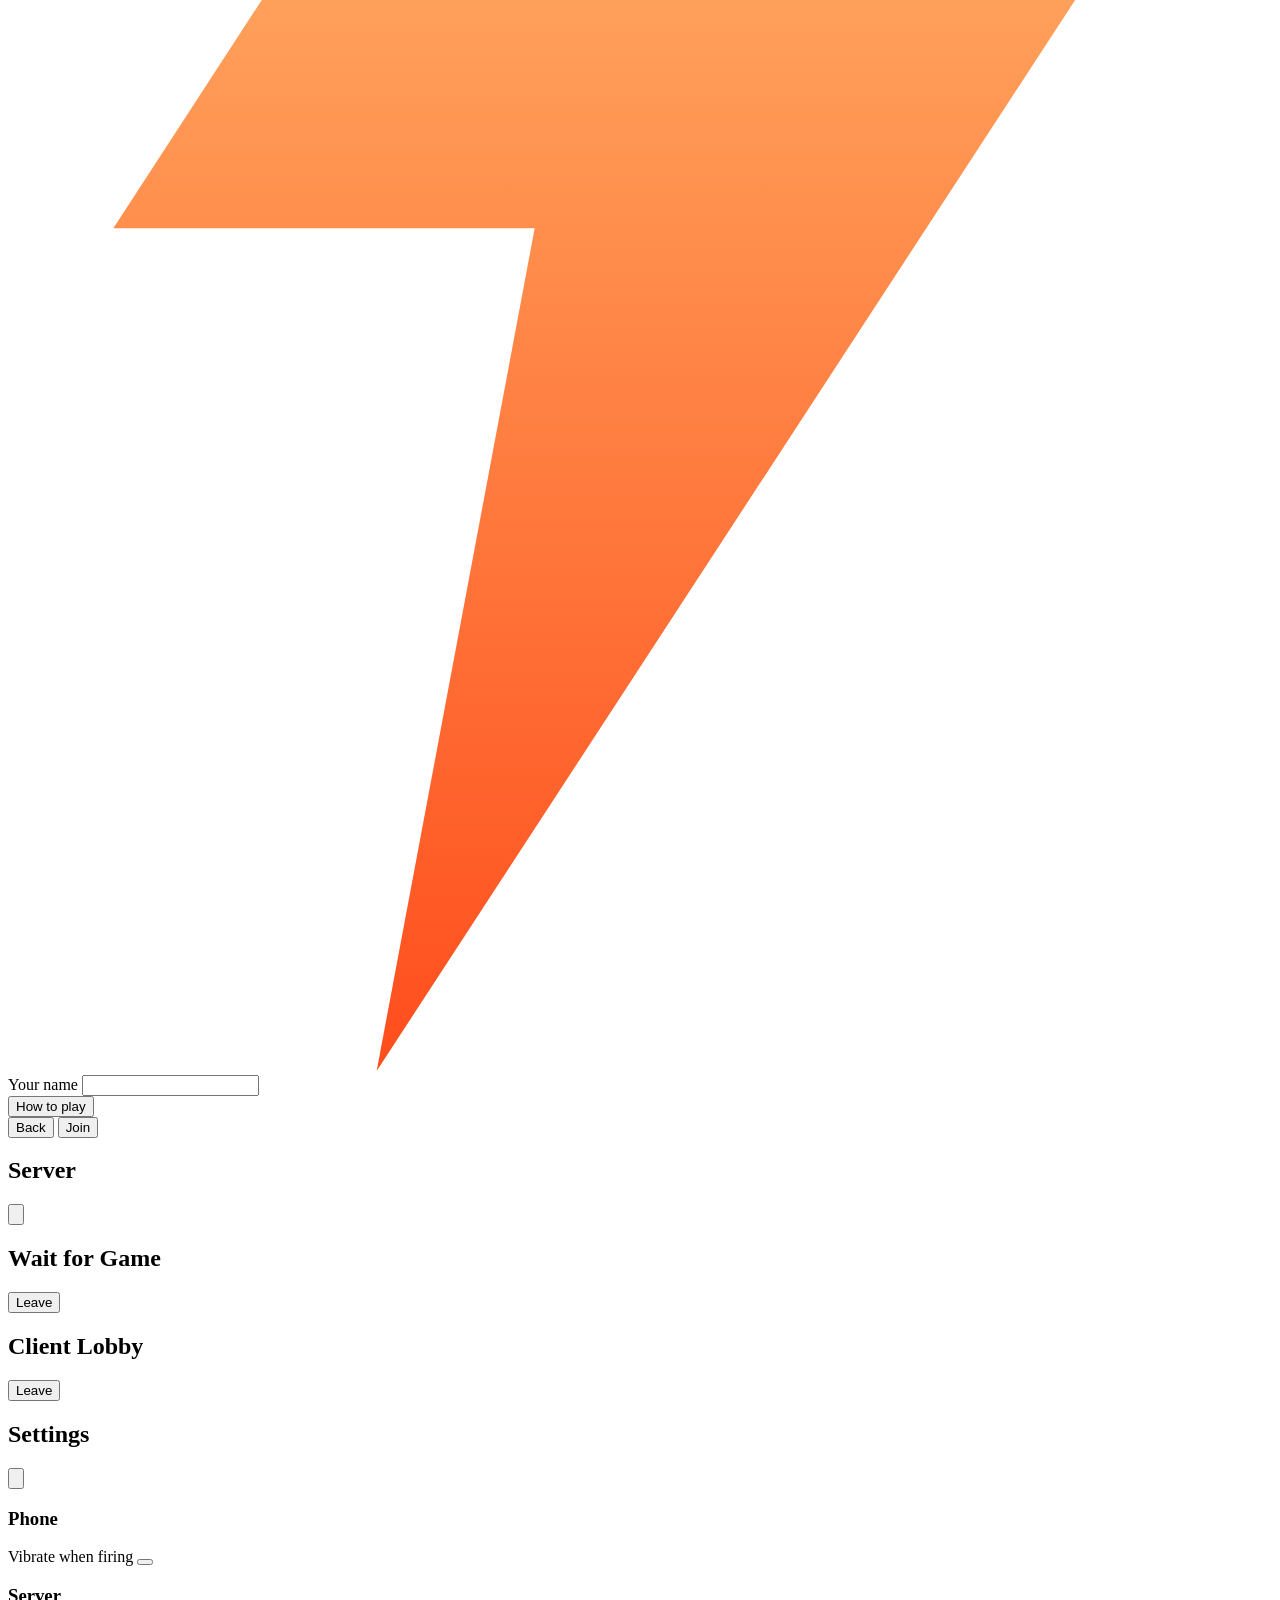
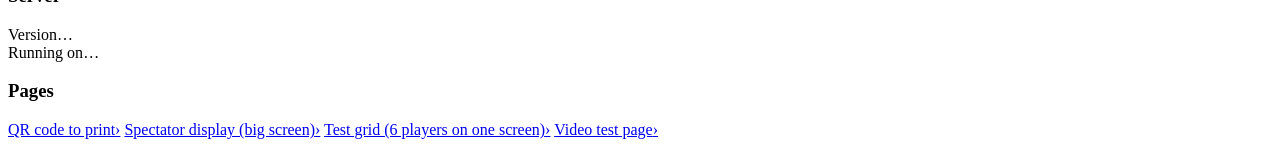
==== commit 13ab22c4: "Quickstart tutorial for new players Five pages shown once after a player first joins and from every " ====
--- a/Server/web/index.html
+++ b/Server/web/index.html
@@ -7,7 +7,9 @@
   <meta name="mobile-web-app-capable" content="yes">
   <title>Thundergeddon</title>
   <link rel="stylesheet" href="/app.css">
+  <link rel="stylesheet" href="/tutorial.css">
   <script src="/app.js" defer></script>
+  <script src="/tutorial.js" defer></script>
 </head>
 <body>
 
@@ -90,6 +92,7 @@
           <input type="password" id="join-password" autocomplete="off">
         </label>
       </form>
+      <button class="link-btn" type="button" data-action="open-howto">How to play</button>
     </main>
     <footer class="navbar">
       <button class="nav-btn back" type="button" data-action="to-menu" id="join-back">Back</button>
@@ -161,24 +164,249 @@
     <a class="srow" href="/streams.html"><span>Video test page</span><span class="value">&rsaquo;</span></a>
   </aside>
 
-  <!-- How to play sheet -->
-  <aside class="sheet" id="sheet-howto" role="dialog" aria-modal="true" aria-labelledby="howto-title">
-    <div class="sheet-head">
-      <h2 id="howto-title">How to play</h2>
-      <button class="icon-btn" type="button" data-action="close-sheet" aria-label="Close">
-        <svg viewBox="0 0 24 24" fill="none" stroke="currentColor" stroke-width="2.5" stroke-linecap="round" aria-hidden="true"><path d="M6 6l12 12M18 6 6 18"/></svg>
+  <!-- Quickstart tutorial (tutorial.js, tutorial.css): five pages for new
+       players, shown once after a player first joins and from every
+       "How to play" button. The pictures are SVG so they fit any screen;
+       images are in /tutorial/. -->
+  <div class="tut" id="tutorial" role="dialog" aria-modal="true" aria-labelledby="tut-label" hidden>
+    <header class="tut-head">
+      <span class="tut-label" id="tut-label">How to play</span>
+      <button class="tut-skip" type="button" data-tut="close">Skip</button>
+    </header>
+
+    <div class="tut-pages">
+
+      <!-- 1. Two squads -->
+      <section class="tut-page" aria-label="Two squads">
+        <h2>Two squads</h2>
+        <div class="tut-stage">
+          <svg class="tut-svg" viewBox="0 0 320 190" aria-hidden="true">
+            <defs>
+              <radialGradient id="tut-shadow"><stop offset="0" stop-color="#000" stop-opacity=".6"/><stop offset="1" stop-color="#000" stop-opacity="0"/></radialGradient>
+              <radialGradient id="tut-glow-desert"><stop offset="0" stop-color="#ffc35a" stop-opacity=".95"/><stop offset=".55" stop-color="#e0a040" stop-opacity=".45"/><stop offset="1" stop-color="#e0a040" stop-opacity="0"/></radialGradient>
+              <radialGradient id="tut-glow-red"><stop offset="0" stop-color="#fff2a0"/><stop offset=".4" stop-color="#ff8c00"/><stop offset="1" stop-color="#ff2a00" stop-opacity="0"/></radialGradient>
+              <radialGradient id="tut-fire" cx=".38" cy=".38"><stop offset="0" stop-color="#ff6b3d"/><stop offset="1" stop-color="#cc1100"/></radialGradient>
+              <linearGradient id="tut-video" x1="0" y1="0" x2="0" y2="1"><stop offset="0" stop-color="#3a4258"/><stop offset=".5" stop-color="#232838"/><stop offset=".5" stop-color="#4a4636"/><stop offset="1" stop-color="#2c2a22"/></linearGradient>
+              <linearGradient id="tut-slider" x1="0" y1="0" x2="1" y2="0">
+                <stop offset="0" stop-color="#fff" stop-opacity=".22"/><stop offset=".2" stop-color="#fff" stop-opacity=".22"/>
+                <stop offset=".2" stop-color="#fff" stop-opacity=".11"/><stop offset=".425" stop-color="#fff" stop-opacity=".11"/>
+                <stop offset=".425" stop-color="#000" stop-opacity=".3"/><stop offset=".575" stop-color="#000" stop-opacity=".3"/>
+                <stop offset=".575" stop-color="#fff" stop-opacity=".11"/><stop offset=".8" stop-color="#fff" stop-opacity=".11"/>
+                <stop offset=".8" stop-color="#fff" stop-opacity=".22"/><stop offset="1" stop-color="#fff" stop-opacity=".22"/>
+              </linearGradient>
+            </defs>
+            <text class="tut-squad desert" x="72" y="20">DESERT SQUAD</text>
+            <text class="tut-squad jungle" x="248" y="20">JUNGLE SQUAD</text>
+            <g class="t1-side t1-desert">
+              <ellipse cx="46" cy="99" rx="42" ry="6" fill="url(#tut-shadow)"/>
+              <image class="t1-tank" href="/tutorial/tank-desert.webp" x="4" y="36" width="84" height="64"/>
+              <ellipse cx="98" cy="138" rx="42" ry="6" fill="url(#tut-shadow)"/>
+              <image class="t1-tank" href="/tutorial/tank-desert.webp" x="56" y="75" width="84" height="64"/>
+              <ellipse cx="46" cy="177" rx="42" ry="6" fill="url(#tut-shadow)"/>
+              <image class="t1-tank" href="/tutorial/tank-desert.webp" x="4" y="114" width="84" height="64"/>
+            </g>
+            <g class="t1-side t1-jungle">
+              <ellipse cx="274" cy="99" rx="42" ry="6" fill="url(#tut-shadow)"/>
+              <image class="t1-tank" href="/tutorial/tank-jungle.webp" x="232" y="43" width="84" height="57"/>
+              <ellipse cx="222" cy="138" rx="42" ry="6" fill="url(#tut-shadow)"/>
+              <image class="t1-tank" href="/tutorial/tank-jungle.webp" x="180" y="82" width="84" height="57"/>
+              <ellipse cx="274" cy="177" rx="42" ry="6" fill="url(#tut-shadow)"/>
+              <image class="t1-tank" href="/tutorial/tank-jungle.webp" x="232" y="121" width="84" height="57"/>
+            </g>
+            <text class="t1-vs" x="160" y="118">VS</text>
+          </svg>
+        </div>
+      </section>
+
+      <!-- 2. How to win -->
+      <section class="tut-page" aria-label="How to win">
+        <h2>How to win</h2>
+        <div class="tut-stage">
+          <svg class="tut-svg" viewBox="0 0 320 175" aria-hidden="true">
+            <g class="t2-target">
+              <ellipse cx="75" cy="112" rx="52" ry="7" fill="url(#tut-shadow)"/>
+              <image class="t2-tank" href="/tutorial/tank-jungle.webp" x="20" y="38" width="110" height="75"/>
+              <circle class="t2-boom" cx="72" cy="74" r="34" fill="url(#tut-glow-red)"/>
+              <g class="t2-cross" stroke="#ff3b30" stroke-width="2.4" fill="none" stroke-linecap="round">
+                <circle cx="72" cy="74" r="20"/>
+                <path d="M72 46v14M72 88v14M44 74h14M86 74h14"/>
+                <circle cx="72" cy="74" r="2" fill="#ff3b30" stroke="none"/>
+              </g>
+            </g>
+            <text class="t2-label" x="75" y="142">DESTROY</text>
+            <text class="t2-label" x="75" y="160">ENEMY TANKS</text>
+
+            <text class="t2-or" x="160" y="86">OR</text>
+
+            <ellipse class="t2-glow" cx="250" cy="96" rx="70" ry="30" fill="url(#tut-glow-desert)"/>
+            <image href="/tutorial/point-neutral.webp" x="200" y="60" width="100" height="61"/>
+            <g class="t2-flag">
+              <path d="M250 80V30" stroke="#ddd" stroke-width="2.4" stroke-linecap="round"/>
+              <path d="M251 31h30l-8 9 8 9h-30z" fill="#e0a040" stroke="#000" stroke-width="1"/>
+            </g>
+            <text class="t2-label" x="250" y="142">CAPTURE</text>
+            <text class="t2-label" x="250" y="160">THE POINTS</text>
+          </svg>
+        </div>
+      </section>
+
+      <!-- 3. Controls: the arrows step through the parts of the game screen -->
+      <section class="tut-page tut-controls" aria-label="Your controls">
+        <h2>Your controls</h2>
+        <div class="tut-stage">
+          <svg class="tut-svg t3-mock" id="tut-mock" data-step="drive" viewBox="0 0 232 112" aria-hidden="true">
+            <defs>
+              <clipPath id="tut-screen"><rect width="216" height="100" rx="5"/></clipPath>
+              <clipPath id="tut-stick"><circle cx="40.3" cy="60.5" r="29.5"/></clipPath>
+            </defs>
+            <rect class="t3-phone" x="0.5" y="0.5" width="231" height="111" rx="12"/>
+            <g transform="translate(8 6)">
+              <g clip-path="url(#tut-screen)">
+                <!-- The camera view: an enemy tank ahead -->
+                <rect width="216" height="100" fill="url(#tut-video)"/>
+                <g class="t3-view">
+                  <ellipse cx="108" cy="55" rx="16" ry="2.5" fill="url(#tut-shadow)"/>
+                  <image href="/tutorial/tank-jungle.webp" x="92" y="33" width="32" height="22"/>
+                </g>
+                <circle cx="108" cy="50" r="6" fill="none" stroke="#fff" stroke-opacity=".55" stroke-width=".6"/>
+                <circle cx="108" cy="50" r=".9" fill="#fff" fill-opacity=".7"/>
+
+                <!-- HP bar -->
+                <g data-part="hp" transform="translate(32.5 3.2)">
+                  <rect width="151" height="8" rx="4" fill="#0a0a10" fill-opacity=".65"/>
+                  <rect class="t3-hpfill" width="151" height="8" rx="4" fill="#1E90FF"/>
+                  <rect width="151" height="8" rx="4" fill="none" stroke="#fff" stroke-opacity=".9" stroke-width=".6"/>
+                  <text class="t3-txt" x="75.5" y="5.7" font-size="4.2">HP</text>
+                </g>
+                <text data-part="hp" class="t3-txt" x="183" y="17" font-size="4" text-anchor="end">3:00</text>
+
+                <!-- Joystick -->
+                <g data-part="stick">
+                  <circle cx="40.3" cy="60.5" r="29.5" fill="#fff" fill-opacity=".12" stroke="#fff" stroke-opacity=".3" stroke-width=".6"/>
+                  <g clip-path="url(#tut-stick)" fill="#fff" fill-opacity=".13">
+                    <rect x="36.75" y="31" width="7.1" height="59"/>
+                    <rect x="10.8" y="56.95" width="59" height="7.1"/>
+                  </g>
+                  <g class="t3-dir t3-dir-v" fill="#ffd23c" stroke="#000" stroke-width=".5">
+                    <path d="M40.3 34l6 7h-12z"/>
+                    <path d="M40.3 87l6-7h-12z"/>
+                  </g>
+                  <g class="t3-dir t3-dir-h" fill="#ffd23c" stroke="#000" stroke-width=".5">
+                    <path d="M13.8 60.5l7-6v12z"/>
+                    <path d="M66.8 60.5l-7-6v12z"/>
+                  </g>
+                  <circle class="t3-thumb" cx="40.3" cy="60.5" r="5.9" fill="#fff" fill-opacity=".6"/>
+                </g>
+
+                <!-- Fire -->
+                <g data-part="fire">
+                  <g class="t3-fire">
+                    <circle cx="172" cy="54.6" r="11.7" fill="url(#tut-fire)" stroke="#ff783c" stroke-opacity=".6" stroke-width=".6"/>
+                    <text class="t3-txt" x="172" y="56.2" font-size="4.6" font-weight="900">FIRE</text>
+                  </g>
+                  <circle class="t3-ring" cx="172" cy="54.6" r="11.7" fill="none" stroke="#ff8c00" stroke-width="1.2"/>
+                </g>
+
+                <!-- Turret slider -->
+                <g data-part="turret" transform="translate(102.2 71.3)">
+                  <rect width="92.2" height="18.7" rx="9.35" fill="url(#tut-slider)" stroke="#fff" stroke-opacity=".3" stroke-width=".6"/>
+                  <text class="t3-txt t3-zone" x="9.2" y="10.5">FAST</text>
+                  <text class="t3-txt t3-zone" x="28.8" y="10.5">SLOW</text>
+                  <text class="t3-txt t3-zone" x="63.4" y="10.5">SLOW</text>
+                  <text class="t3-txt t3-zone" x="83" y="10.5">FAST</text>
+                  <g class="t3-tthumb">
+                    <circle cx="46.1" cy="9.35" r="7.7" fill="#c4c4cc" stroke="#000" stroke-opacity=".35" stroke-width=".6"/>
+                    <text x="46.1" y="10.3" font-size="2.8" font-weight="800" fill="#000" fill-opacity=".6" text-anchor="middle">TURRET</text>
+                  </g>
+                </g>
+              </g>
+
+              <!-- The pointer: tip at (0,0), pointing along +x; tutorial.js moves it -->
+              <g class="t3-pointer" id="tut-pointer">
+                <g class="t3-pointer-bob">
+                  <path d="M0 0L-10 -8V-3.4H-26V3.4H-10V8Z" fill="#ffd23c" stroke="#000" stroke-width="1" stroke-linejoin="round"/>
+                </g>
+              </g>
+            </g>
+          </svg>
+        </div>
+        <div class="tut-text t3-caption">
+          <div class="t3-step"><span id="tut-step-n">1</span> of 5</div>
+          <div class="t3-title" id="tut-step-title">Drive forward / backward</div>
+        </div>
+      </section>
+
+      <!-- 4. Capture points: all the way over -->
+      <section class="tut-page" aria-label="Capturing a point">
+        <h2>Capture points</h2>
+        <div class="tut-stage">
+          <svg class="tut-svg" viewBox="0 0 320 165" aria-hidden="true">
+            <ellipse class="t4-glow" cx="160" cy="118" rx="105" ry="32" fill="url(#tut-glow-desert)"/>
+            <image href="/tutorial/point-neutral.webp" x="100" y="72" width="120" height="73"/>
+            <g class="t4-tag">
+              <ellipse cx="160" cy="98" rx="14" ry="8" fill="none" stroke="#fff" stroke-width="1.4" stroke-dasharray="3 2.4"/>
+              <text x="160" y="100.5" font-size="7" font-weight="800" fill="#fff" text-anchor="middle">TAG</text>
+            </g>
+            <g class="t4-tank">
+              <ellipse cx="55" cy="131" rx="52" ry="6" fill="url(#tut-shadow)"/>
+              <image href="/tutorial/tank-desert.webp" x="0" y="48" width="110" height="84"/>
+            </g>
+            <g class="tut-bubble t4-no" transform="translate(70 22)">
+              <rect x="-50" y="-13" width="100" height="22" rx="11" fill="#ff4d4d"/>
+              <path d="M-40 -6l7 7M-33 -6l-7 7" stroke="#fff" stroke-width="2.6" stroke-linecap="round"/><text x="6" y="2.5" font-size="10" font-weight="900" fill="#fff" text-anchor="middle">NOT YET!</text>
+            </g>
+            <g class="tut-bubble t4-yes" transform="translate(160 22)">
+              <rect x="-54" y="-13" width="108" height="22" rx="11" fill="#3ccf6e"/>
+              <path d="M-44 -4l3.5 4 6.5 -8" fill="none" stroke="#08240f" stroke-width="2.6" stroke-linecap="round" stroke-linejoin="round"/><text x="7" y="2.5" font-size="10" font-weight="900" fill="#08240f" text-anchor="middle">CAPTURED!</text>
+            </g>
+          </svg>
+        </div>
+        <p class="tut-text">Drive <b>all the way over</b> the point</p>
+      </section>
+
+      <!-- 5. Repair / respawn at your base -->
+      <section class="tut-page" aria-label="Damaged or destroyed">
+        <h2>Damaged or destroyed?</h2>
+        <div class="tut-stage">
+          <svg class="tut-svg" viewBox="0 0 320 170" aria-hidden="true">
+            <ellipse class="t5-glow" cx="210" cy="124" rx="100" ry="30" fill="url(#tut-glow-desert)"/>
+            <image href="/tutorial/base-desert.webp" x="150" y="76" width="120" height="78"/>
+            <text class="t5-label" x="210" y="167">YOUR BASE</text>
+            <g class="t5-tank">
+              <g class="t5-smoke" fill="#9a9aa8">
+                <circle cx="30" cy="62" r="7"/>
+                <circle cx="40" cy="58" r="5"/>
+                <circle cx="24" cy="56" r="6"/>
+              </g>
+              <ellipse cx="55" cy="139" rx="52" ry="6" fill="url(#tut-shadow)"/>
+              <image href="/tutorial/tank-desert.webp" x="0" y="56" width="110" height="84"/>
+              <g transform="translate(15 40)">
+                <rect width="80" height="9" rx="4.5" fill="#0a0a10" fill-opacity=".75"/>
+                <rect class="t5-hp" width="80" height="9" rx="4.5"/>
+                <rect width="80" height="9" rx="4.5" fill="none" stroke="#fff" stroke-width=".8"/>
+              </g>
+            </g>
+            <g class="tut-bubble t5-yes" transform="translate(210 20)">
+              <rect x="-50" y="-13" width="100" height="22" rx="11" fill="#3ccf6e"/>
+              <path d="M-40 -4l3.5 4 6.5 -8" fill="none" stroke="#08240f" stroke-width="2.6" stroke-linecap="round" stroke-linejoin="round"/><text x="7" y="2.5" font-size="10" font-weight="900" fill="#08240f" text-anchor="middle">REPAIRED!</text>
+            </g>
+          </svg>
+        </div>
+        <p class="tut-text">Drive over your base</p>
+      </section>
+    </div>
+
+    <footer class="tut-nav">
+      <button class="tut-arrow" type="button" data-tut="prev" aria-label="Back">
+        <svg viewBox="0 0 24 24" fill="none" stroke="currentColor" stroke-width="3" stroke-linecap="round" stroke-linejoin="round" aria-hidden="true"><path d="M15 5l-7 7 7 7"/></svg>
       </button>
-    </div>
-    <ol>
-      <li>Tap <b>Join Game</b> and enter your name.</li>
-      <li>When there&rsquo;s room, you&rsquo;ll be let into the lobby. Choose your alliance and you&rsquo;re given one of its tanks: it glows a colour so you can find it. On a 2-player tank one of you drives and the other is the gunner.</li>
-      <li>When the host starts the game, turn your phone sideways. You&rsquo;ll see through your tank&rsquo;s camera.</li>
-      <li><b>Left stick</b> drives. <b>Slider</b> turns the turret. <b>FIRE</b> shoots, then needs a moment to reload.</li>
-      <li>Hits from behind do the most damage. When you&rsquo;re destroyed, drive back to your base tag to respawn.</li>
-      <li>Drive over a capture point&rsquo;s tag to take it: points you hold score for your team.</li>
-      <li>After the game you can play again: you&rsquo;ll join the back of the queue.</li>
-    </ol>
-  </aside>
+      <div class="tut-dots" id="tut-dots"></div>
+      <button class="tut-arrow next" type="button" data-tut="next" aria-label="Next">
+        <svg viewBox="0 0 24 24" fill="none" stroke="currentColor" stroke-width="3" stroke-linecap="round" stroke-linejoin="round" aria-hidden="true"><path d="M9 5l7 7-7 7"/></svg>
+        <span class="tut-done">Let&rsquo;s go!</span>
+      </button>
+    </footer>
+  </div>
 
   <div class="toast" id="toast" role="status" aria-live="polite"></div>
 </body>
